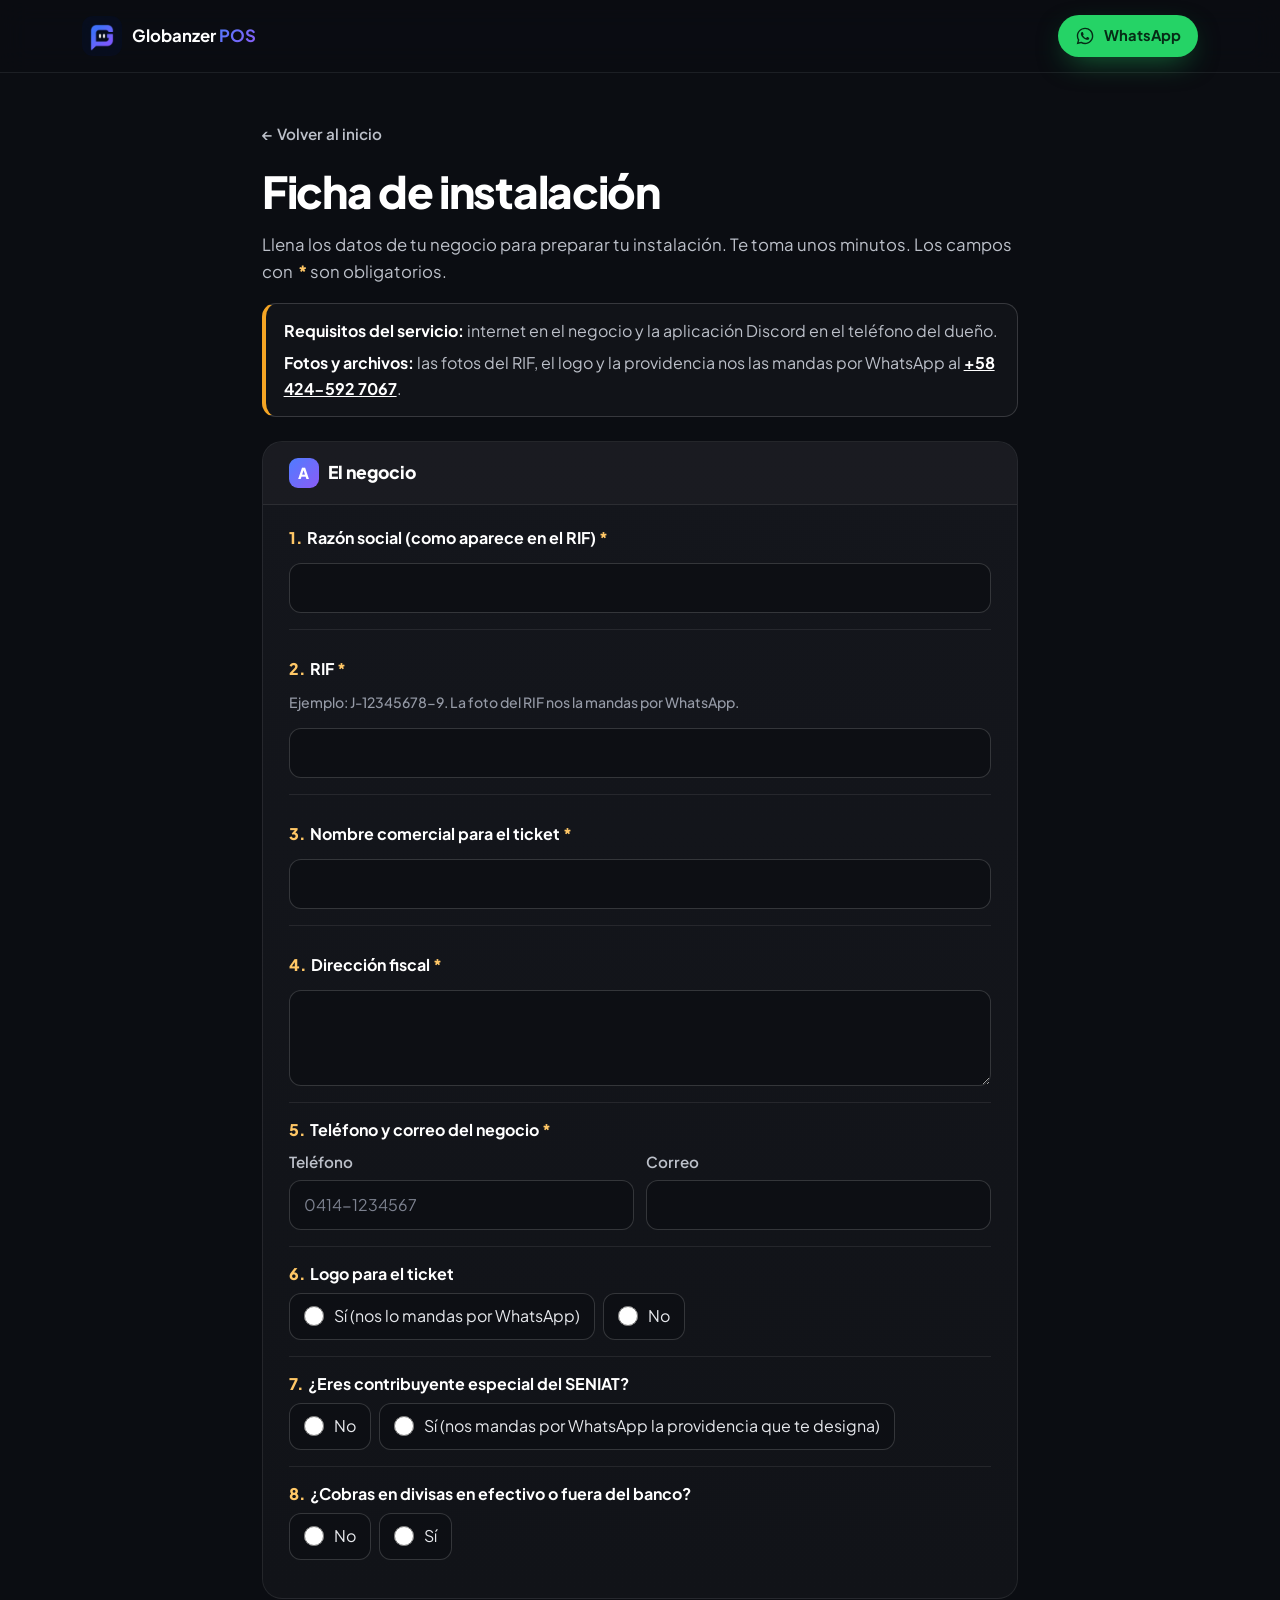
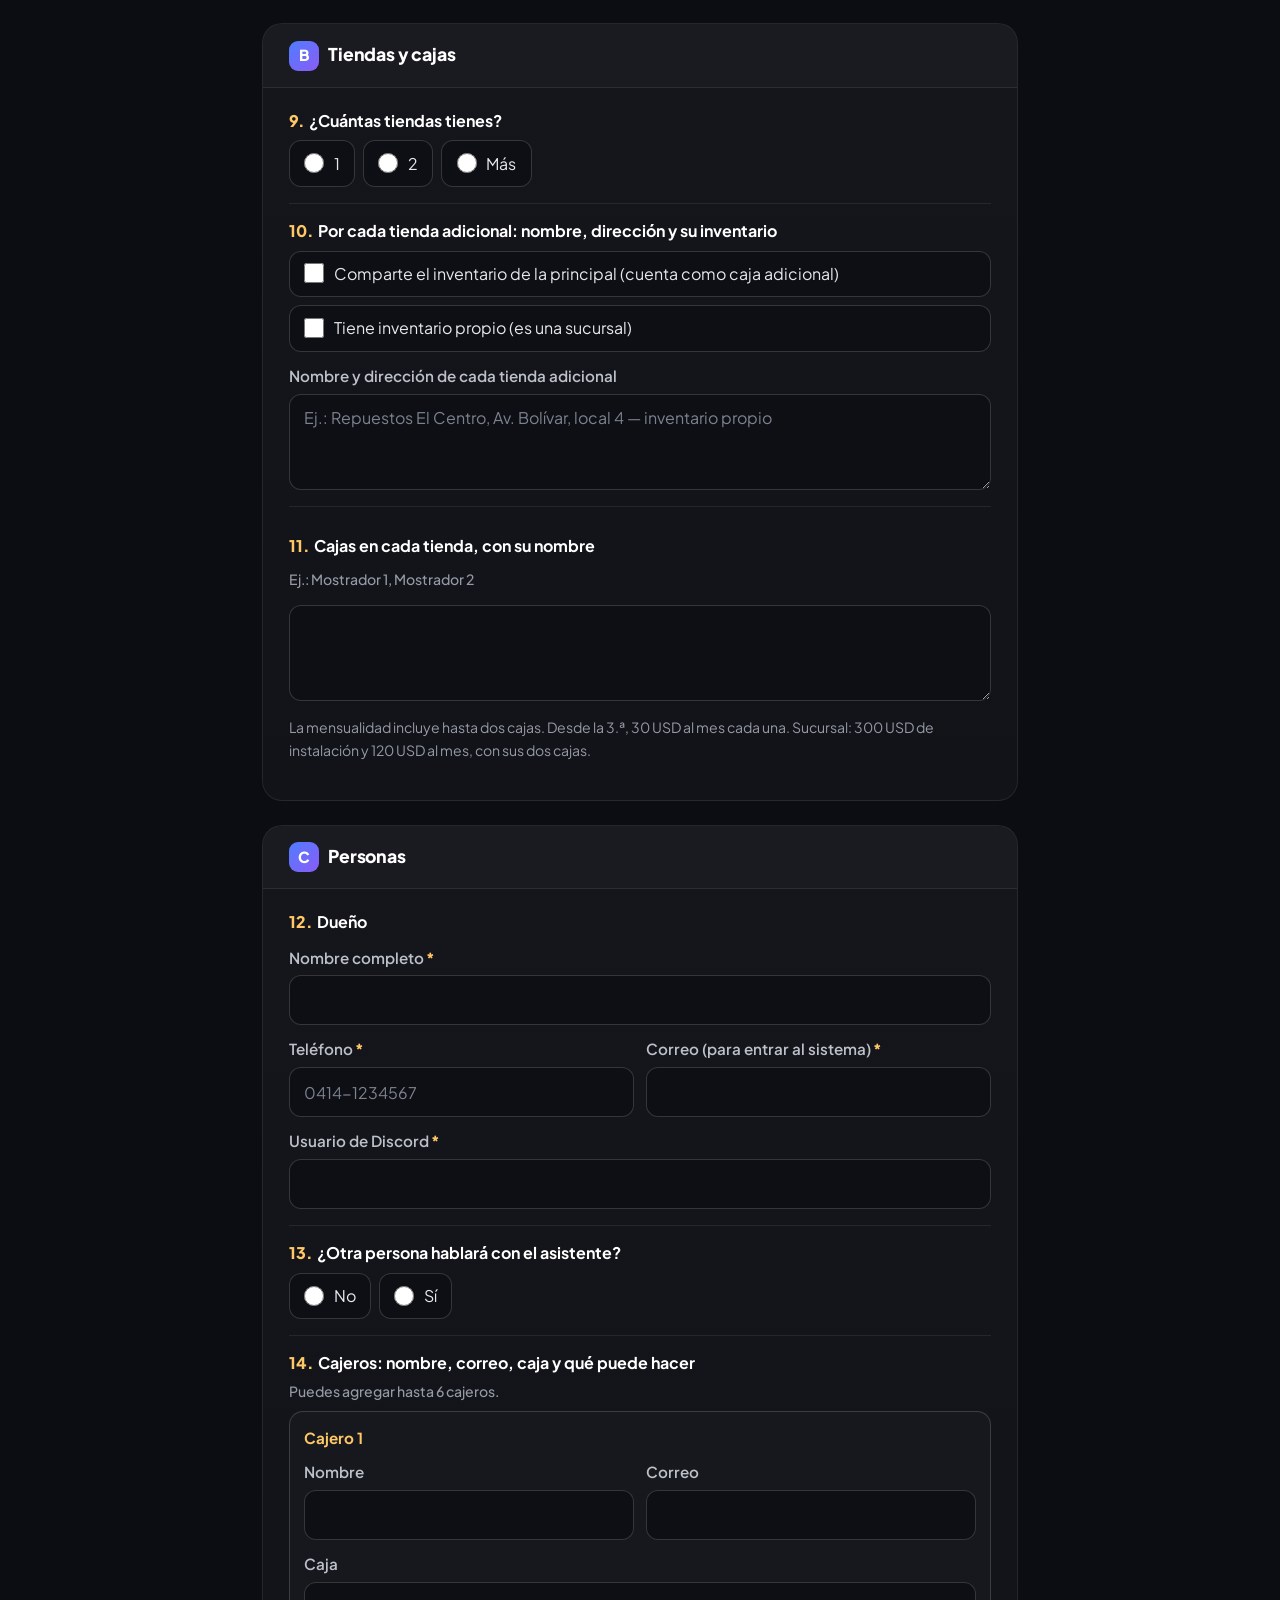
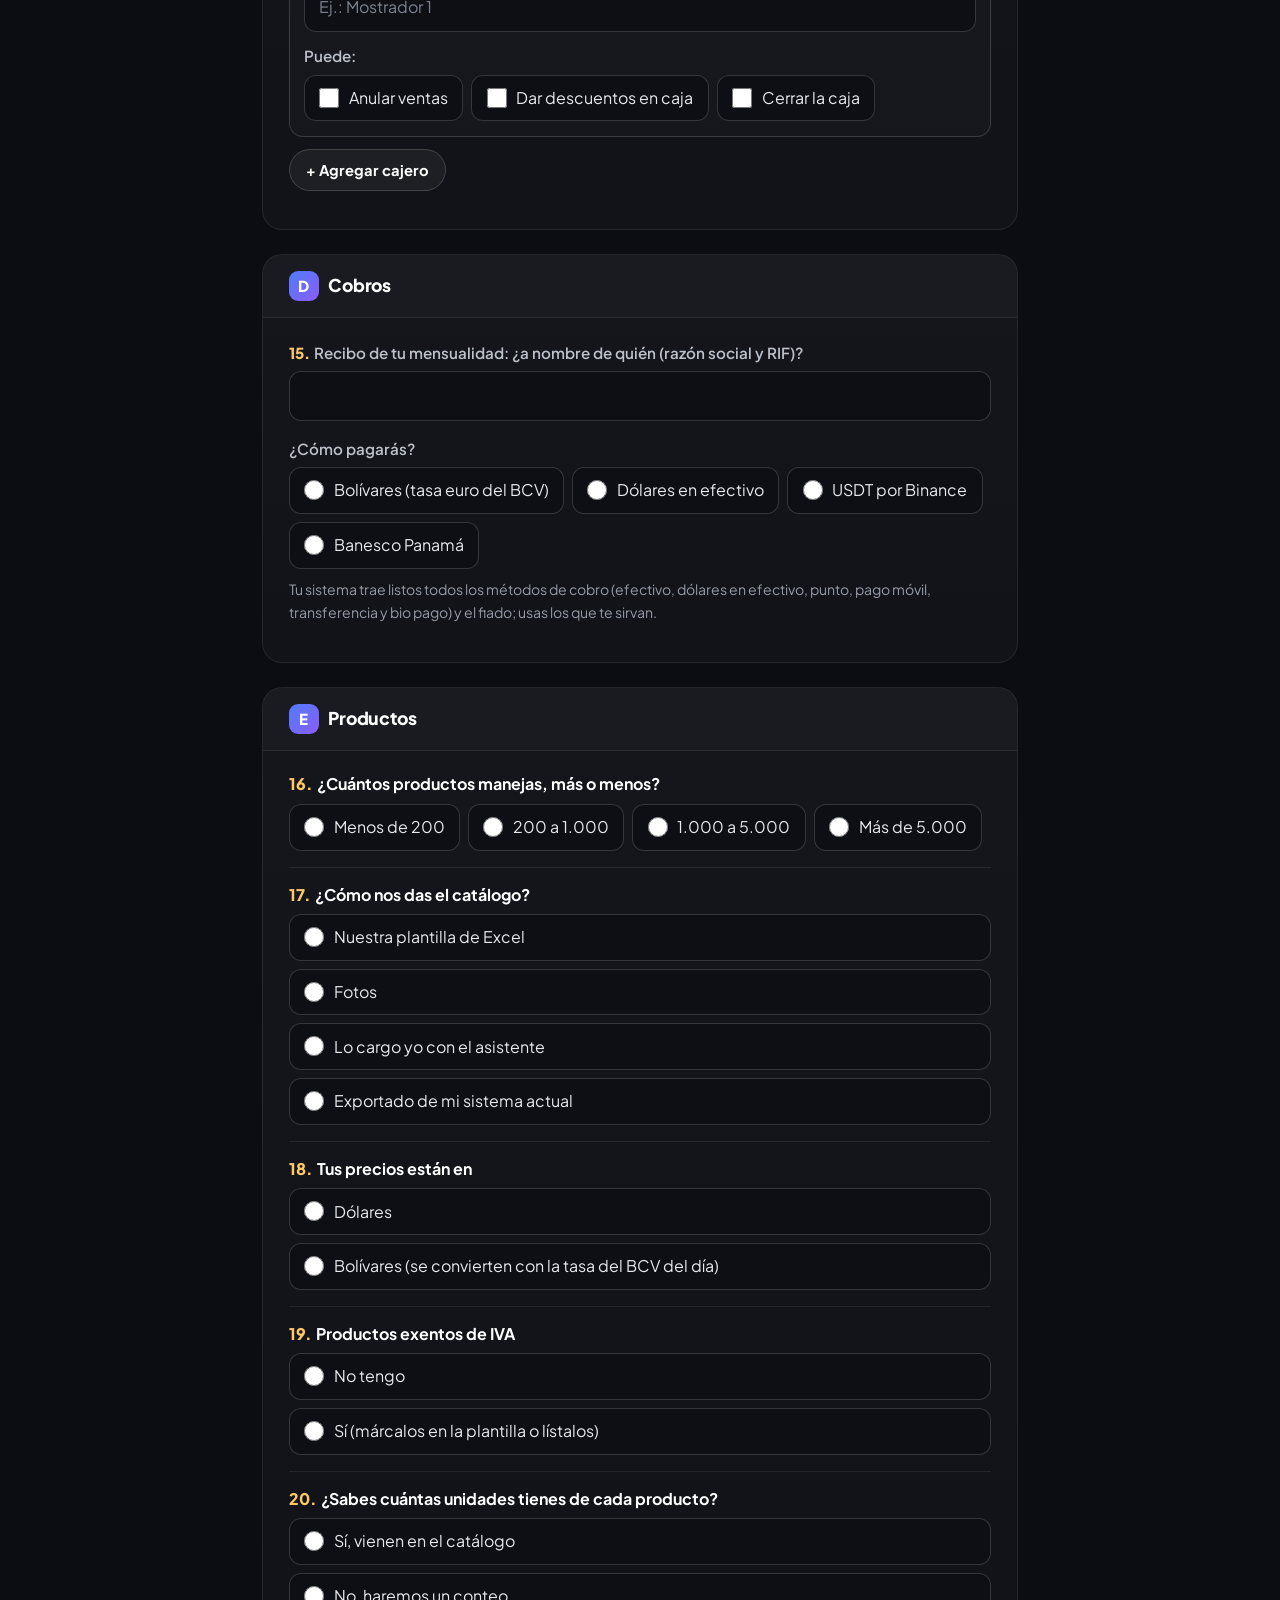
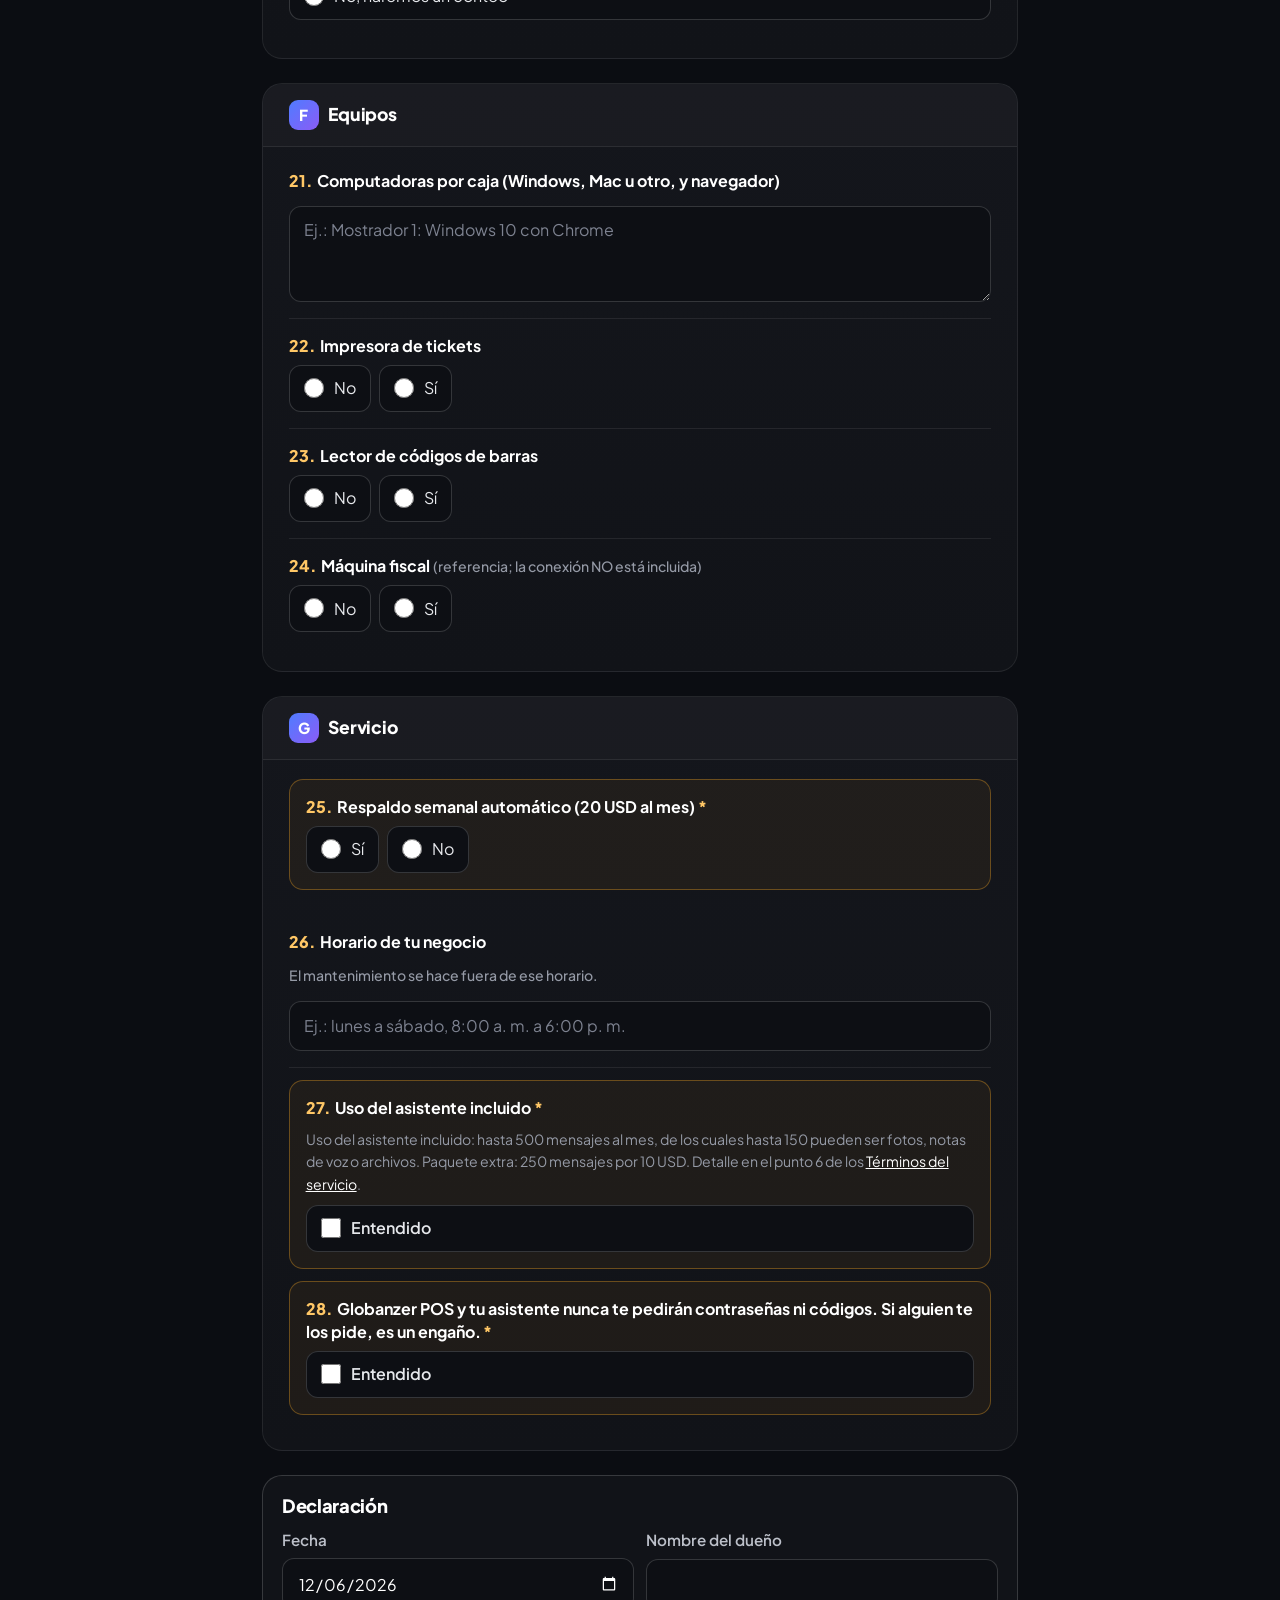
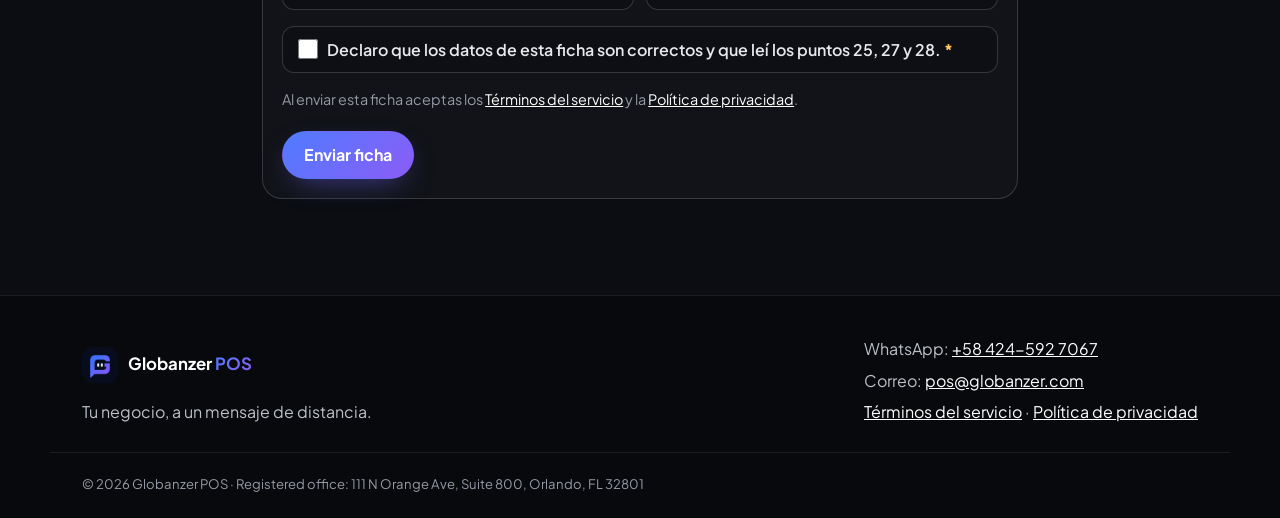
==== formulario.html @ d30784de "Paleta menos azul, fotos realistas de fondo y ficha de instalacion en linea - Fondo neutro, el degra" ====
<!doctype html>
<html lang="es">
<head>
  <meta charset="utf-8">
  <meta name="viewport" content="width=device-width, initial-scale=1, viewport-fit=cover">
  <title>Ficha de instalación en línea — Globanzer POS</title>
  <meta name="description" content="Llena en línea la ficha de instalación de Globanzer POS con los datos de tu negocio. Te escribimos por WhatsApp para coordinar la instalación.">
  <meta name="theme-color" content="#0B0D12">
  <meta name="robots" content="noindex">
  <link rel="icon" type="image/png" href="assets/img/logo.png">
  <link rel="apple-touch-icon" href="assets/img/logo.png">
  <link rel="preconnect" href="https://fonts.googleapis.com">
  <link rel="preconnect" href="https://fonts.gstatic.com" crossorigin>
  <link rel="stylesheet" href="https://fonts.googleapis.com/css2?family=Plus+Jakarta+Sans:wght@400;500;600;700;800&display=swap">
  <link rel="stylesheet" href="assets/css/styles.css">
</head>
<body>
  <a class="skip-link" href="#contenido">Saltar al contenido</a>

  <header class="site-header" id="top">
    <div class="wrap header-inner">
      <a class="brand" href="index.html" aria-label="Globanzer POS, ir al inicio">
        <img src="assets/img/logo.png" alt="" width="40" height="40">
        <span>Globanzer <b>POS</b></span>
      </a>
      <a class="btn btn-wa btn-sm" href="https://wa.me/584245927067" target="_blank" rel="noopener" aria-label="Escríbenos por WhatsApp">
        <svg class="ico" aria-hidden="true" viewBox="0 0 24 24"><use href="#i-wa"/></svg>
        <span>WhatsApp</span>
      </a>
    </div>
  </header>

  <main id="contenido" class="form-page">
    <div class="wrap form-wrap">
      <a class="back-link" href="index.html">← Volver al inicio</a>
      <h1>Ficha de instalación</h1>
      <p class="form-intro">Llena los datos de tu negocio para preparar tu instalación. Te toma unos minutos. Los campos con <span class="req-mark" aria-hidden="true">*</span> son obligatorios.</p>

      <div class="callout" role="note">
        <p><strong>Requisitos del servicio:</strong> internet en el negocio y la aplicación Discord en el teléfono del dueño.</p>
        <p><strong>Fotos y archivos:</strong> las fotos del RIF, el logo y la providencia nos las mandas por WhatsApp al <a href="https://wa.me/584245927067" target="_blank" rel="noopener">+58 424-592 7067</a>.</p>
      </div>

      <div id="form-success" class="form-success" tabindex="-1" hidden>
        <div class="ok-ico" aria-hidden="true">✓</div>
        <h2>Recibimos tu ficha.</h2>
        <p>Te escribiremos por WhatsApp.</p>
        <p>Recuerda mandarnos por WhatsApp las fotos del RIF y, si aplica, el logo y la providencia.</p>
        <div class="cta-row center">
          <a class="btn btn-wa" href="https://wa.me/584245927067" target="_blank" rel="noopener">
            <svg class="ico" aria-hidden="true" viewBox="0 0 24 24"><use href="#i-wa"/></svg>
            Mandar las fotos por WhatsApp
          </a>
          <a class="btn btn-ghost" href="index.html">Volver al inicio</a>
        </div>
      </div>

      <form id="ficha" novalidate>
        <div id="form-errors" class="form-alert is-error" tabindex="-1" role="alert" hidden></div>

        <!-- ================= A ================= -->
        <fieldset class="fsec">
          <legend><span class="sec-letter" aria-hidden="true">A</span>El negocio</legend>
          <div class="fsec-body">
            <div class="q field">
              <label for="razon_social"><span class="qn">1.</span>Razón social (como aparece en el RIF)<span class="req-mark" aria-hidden="true">*</span></label>
              <input class="input" id="razon_social" name="razon_social" type="text" autocomplete="organization" maxlength="200" required aria-describedby="razon_social-err">
              <span class="err" id="razon_social-err"></span>
            </div>
            <div class="q field">
              <label for="rif"><span class="qn">2.</span>RIF<span class="req-mark" aria-hidden="true">*</span></label>
              <span class="hint" id="rif-hint">Ejemplo: J-12345678-9. La foto del RIF nos la mandas por WhatsApp.</span>
              <input class="input" id="rif" name="rif" type="text" maxlength="20" autocapitalize="characters" required aria-describedby="rif-hint rif-err">
              <span class="err" id="rif-err"></span>
            </div>
            <div class="q field">
              <label for="nombre_comercial"><span class="qn">3.</span>Nombre comercial para el ticket<span class="req-mark" aria-hidden="true">*</span></label>
              <input class="input" id="nombre_comercial" name="nombre_comercial" type="text" maxlength="120" required aria-describedby="nombre_comercial-err">
              <span class="err" id="nombre_comercial-err"></span>
            </div>
            <div class="q field">
              <label for="direccion"><span class="qn">4.</span>Dirección fiscal<span class="req-mark" aria-hidden="true">*</span></label>
              <textarea class="textarea" id="direccion" name="direccion" maxlength="400" rows="3" autocomplete="street-address" required aria-describedby="direccion-err"></textarea>
              <span class="err" id="direccion-err"></span>
            </div>
            <div class="q">
              <span class="q-label" id="q5"><span class="qn">5.</span>Teléfono y correo del negocio<span class="req-mark" aria-hidden="true">*</span></span>
              <div class="grid-2">
                <div class="field">
                  <label for="telefono_negocio">Teléfono</label>
                  <input class="input" id="telefono_negocio" name="telefono_negocio" type="tel" inputmode="tel" autocomplete="tel" maxlength="30" placeholder="0414-1234567" required aria-describedby="telefono_negocio-err">
                  <span class="err" id="telefono_negocio-err"></span>
                </div>
                <div class="field">
                  <label for="correo_negocio">Correo</label>
                  <input class="input" id="correo_negocio" name="correo_negocio" type="email" inputmode="email" autocomplete="email" maxlength="120" required aria-describedby="correo_negocio-err">
                  <span class="err" id="correo_negocio-err"></span>
                </div>
              </div>
            </div>
            <fieldset class="q">
              <legend><span class="qn">6.</span>Logo para el ticket</legend>
              <div class="opts">
                <label class="opt"><input type="radio" name="logo" value="Sí">Sí (nos lo mandas por WhatsApp)</label>
                <label class="opt"><input type="radio" name="logo" value="No">No</label>
              </div>
            </fieldset>
            <fieldset class="q">
              <legend><span class="qn">7.</span>¿Eres contribuyente especial del SENIAT?</legend>
              <div class="opts">
                <label class="opt"><input type="radio" name="contribuyente_especial" value="No">No</label>
                <label class="opt"><input type="radio" name="contribuyente_especial" value="Sí">Sí (nos mandas por WhatsApp la providencia que te designa)</label>
              </div>
            </fieldset>
            <fieldset class="q">
              <legend><span class="qn">8.</span>¿Cobras en divisas en efectivo o fuera del banco?</legend>
              <div class="opts">
                <label class="opt"><input type="radio" name="divisas_efectivo" value="No">No</label>
                <label class="opt"><input type="radio" name="divisas_efectivo" value="Sí">Sí</label>
              </div>
            </fieldset>
          </div>
        </fieldset>

        <!-- ================= B ================= -->
        <fieldset class="fsec">
          <legend><span class="sec-letter" aria-hidden="true">B</span>Tiendas y cajas</legend>
          <div class="fsec-body">
            <fieldset class="q">
              <legend><span class="qn">9.</span>¿Cuántas tiendas tienes?</legend>
              <div class="opts">
                <label class="opt"><input type="radio" name="tiendas" value="1">1</label>
                <label class="opt"><input type="radio" name="tiendas" value="2">2</label>
                <label class="opt"><input type="radio" name="tiendas" value="Más">Más</label>
              </div>
              <div class="cond field" data-show-when="tiendas=Más" hidden>
                <label for="tiendas_cuantas">¿Cuántas?</label>
                <input class="input" id="tiendas_cuantas" name="tiendas_cuantas" type="text" inputmode="numeric" maxlength="10">
              </div>
            </fieldset>
            <fieldset class="q">
              <legend><span class="qn">10.</span>Por cada tienda adicional: nombre, dirección y su inventario</legend>
              <div class="opts stack">
                <label class="opt"><input type="checkbox" name="tienda_adicional_tipo" value="Comparte el inventario de la principal">Comparte el inventario de la principal (cuenta como caja adicional)</label>
                <label class="opt"><input type="checkbox" name="tienda_adicional_tipo" value="Tiene inventario propio (sucursal)">Tiene inventario propio (es una sucursal)</label>
              </div>
              <div class="field">
                <label for="tiendas_adicionales">Nombre y dirección de cada tienda adicional</label>
                <textarea class="textarea" id="tiendas_adicionales" name="tiendas_adicionales" maxlength="800" rows="3" placeholder="Ej.: Repuestos El Centro, Av. Bolívar, local 4 — inventario propio"></textarea>
              </div>
            </fieldset>
            <div class="q field">
              <label for="cajas"><span class="qn">11.</span>Cajas en cada tienda, con su nombre</label>
              <span class="hint" id="cajas-hint">Ej.: Mostrador 1, Mostrador 2</span>
              <textarea class="textarea" id="cajas" name="cajas" maxlength="600" rows="2" aria-describedby="cajas-hint cajas-note"></textarea>
              <p class="q-note" id="cajas-note">La mensualidad incluye hasta dos cajas. Desde la 3.ª, 30 USD al mes cada una. Sucursal: 300 USD de instalación y 120 USD al mes, con sus dos cajas.</p>
            </div>
          </div>
        </fieldset>

        <!-- ================= C ================= -->
        <fieldset class="fsec">
          <legend><span class="sec-letter" aria-hidden="true">C</span>Personas</legend>
          <div class="fsec-body">
            <div class="q">
              <span class="q-label"><span class="qn">12.</span>Dueño</span>
              <div class="field">
                <label for="dueno_nombre">Nombre completo<span class="req-mark" aria-hidden="true">*</span></label>
                <input class="input" id="dueno_nombre" name="dueno_nombre" type="text" autocomplete="name" maxlength="120" required aria-describedby="dueno_nombre-err">
                <span class="err" id="dueno_nombre-err"></span>
              </div>
              <div class="grid-2" style="margin-top:.75rem">
                <div class="field">
                  <label for="dueno_telefono">Teléfono<span class="req-mark" aria-hidden="true">*</span></label>
                  <input class="input" id="dueno_telefono" name="dueno_telefono" type="tel" inputmode="tel" autocomplete="tel" maxlength="30" placeholder="0414-1234567" required aria-describedby="dueno_telefono-err">
                  <span class="err" id="dueno_telefono-err"></span>
                </div>
                <div class="field">
                  <label for="dueno_correo">Correo (para entrar al sistema)<span class="req-mark" aria-hidden="true">*</span></label>
                  <input class="input" id="dueno_correo" name="dueno_correo" type="email" inputmode="email" autocomplete="email" maxlength="120" required aria-describedby="dueno_correo-err">
                  <span class="err" id="dueno_correo-err"></span>
                </div>
              </div>
              <div class="field">
                <label for="dueno_discord">Usuario de Discord<span class="req-mark" aria-hidden="true">*</span></label>
                <input class="input" id="dueno_discord" name="dueno_discord" type="text" autocapitalize="off" autocorrect="off" spellcheck="false" maxlength="40" required aria-describedby="dueno_discord-err">
                <span class="err" id="dueno_discord-err"></span>
              </div>
            </div>
            <fieldset class="q">
              <legend><span class="qn">13.</span>¿Otra persona hablará con el asistente?</legend>
              <div class="opts">
                <label class="opt"><input type="radio" name="otra_persona" value="No">No</label>
                <label class="opt"><input type="radio" name="otra_persona" value="Sí">Sí</label>
              </div>
              <div class="cond" data-show-when="otra_persona=Sí" hidden>
                <div class="field">
                  <label for="otra_nombre_telefono">Nombre y teléfono</label>
                  <input class="input" id="otra_nombre_telefono" name="otra_nombre_telefono" type="text" maxlength="160">
                </div>
                <div class="field">
                  <label for="otra_discord">Usuario de Discord</label>
                  <input class="input" id="otra_discord" name="otra_discord" type="text" autocapitalize="off" autocorrect="off" spellcheck="false" maxlength="40">
                </div>
                <fieldset class="field" style="border:0;padding:0;margin-inline:0">
                  <legend style="font-weight:600;color:var(--muted);font-size:.95rem;margin-bottom:.4rem;padding:0">Nivel</legend>
                  <div class="opts stack">
                    <label class="opt"><input type="radio" name="otra_nivel" value="Encargado (solo consultas)">Encargado (solo consultas)</label>
                    <label class="opt"><input type="radio" name="otra_nivel" value="Dueño (todo, siempre con confirmación)">Dueño (todo, siempre con confirmación)</label>
                  </div>
                </fieldset>
              </div>
            </fieldset>
            <div class="q">
              <span class="q-label" id="q14"><span class="qn">14.</span>Cajeros: nombre, correo, caja y qué puede hacer</span>
              <span class="hint">Puedes agregar hasta 6 cajeros.</span>
              <div class="cashiers" id="cashiers"></div>
              <button type="button" class="btn btn-ghost btn-sm add-btn" id="add-cashier">+ Agregar cajero</button>
              <template id="cashier-tpl">
                <fieldset class="cashier" style="margin:0">
                  <legend class="cashier-head" style="width:100%;padding:0;float:left"><b>Cajero <span data-n></span></b></legend>
                  <div style="clear:both" class="grid-2">
                    <div class="field">
                      <label data-for="nombre">Nombre</label>
                      <input class="input" data-k="nombre" type="text" maxlength="120" autocomplete="off">
                    </div>
                    <div class="field">
                      <label data-for="correo">Correo</label>
                      <input class="input" data-k="correo" type="email" inputmode="email" maxlength="120" autocomplete="off">
                      <span class="err" data-err="correo"></span>
                    </div>
                  </div>
                  <div class="field">
                    <label data-for="caja">Caja</label>
                    <input class="input" data-k="caja" type="text" maxlength="60" placeholder="Ej.: Mostrador 1" autocomplete="off">
                  </div>
                  <p class="perm-title">Puede:</p>
                  <div class="opts">
                    <label class="opt"><input type="checkbox" data-k="anular">Anular ventas</label>
                    <label class="opt"><input type="checkbox" data-k="descuentos">Dar descuentos en caja</label>
                    <label class="opt"><input type="checkbox" data-k="cerrar">Cerrar la caja</label>
                  </div>
                  <button type="button" class="link-btn" data-remove>Quitar este cajero</button>
                </fieldset>
              </template>
            </div>
          </div>
        </fieldset>

        <!-- ================= D ================= -->
        <fieldset class="fsec">
          <legend><span class="sec-letter" aria-hidden="true">D</span>Cobros</legend>
          <div class="fsec-body">
            <div class="q">
              <div class="field">
                <label for="recibo_nombre"><span class="qn">15.</span>Recibo de tu mensualidad: ¿a nombre de quién (razón social y RIF)?</label>
                <input class="input" id="recibo_nombre" name="recibo_nombre" type="text" maxlength="200">
              </div>
              <fieldset class="field" style="border:0;padding:0;margin-inline:0;margin-top:1rem">
                <legend style="font-weight:600;color:var(--muted);font-size:.95rem;margin-bottom:.4rem;padding:0">¿Cómo pagarás?</legend>
                <div class="opts">
                  <label class="opt"><input type="radio" name="forma_pago" value="Bolívares (tasa euro del BCV)">Bolívares (tasa euro del BCV)</label>
                  <label class="opt"><input type="radio" name="forma_pago" value="Dólares en efectivo">Dólares en efectivo</label>
                  <label class="opt"><input type="radio" name="forma_pago" value="USDT por Binance">USDT por Binance</label>
                  <label class="opt"><input type="radio" name="forma_pago" value="Banesco Panamá">Banesco Panamá</label>
                </div>
              </fieldset>
              <p class="q-note">Tu sistema trae listos todos los métodos de cobro (efectivo, dólares en efectivo, punto, pago móvil, transferencia y bio pago) y el fiado; usas los que te sirvan.</p>
            </div>
          </div>
        </fieldset>

        <!-- ================= E ================= -->
        <fieldset class="fsec">
          <legend><span class="sec-letter" aria-hidden="true">E</span>Productos</legend>
          <div class="fsec-body">
            <fieldset class="q">
              <legend><span class="qn">16.</span>¿Cuántos productos manejas, más o menos?</legend>
              <div class="opts">
                <label class="opt"><input type="radio" name="productos_cantidad" value="Menos de 200">Menos de 200</label>
                <label class="opt"><input type="radio" name="productos_cantidad" value="200 a 1.000">200 a 1.000</label>
                <label class="opt"><input type="radio" name="productos_cantidad" value="1.000 a 5.000">1.000 a 5.000</label>
                <label class="opt"><input type="radio" name="productos_cantidad" value="Más de 5.000">Más de 5.000</label>
              </div>
            </fieldset>
            <fieldset class="q">
              <legend><span class="qn">17.</span>¿Cómo nos das el catálogo?</legend>
              <div class="opts stack">
                <label class="opt"><input type="radio" name="catalogo" value="Nuestra plantilla de Excel">Nuestra plantilla de Excel</label>
                <label class="opt"><input type="radio" name="catalogo" value="Fotos">Fotos</label>
                <label class="opt"><input type="radio" name="catalogo" value="Lo cargo yo con el asistente">Lo cargo yo con el asistente</label>
                <label class="opt"><input type="radio" name="catalogo" value="Exportado de mi sistema actual">Exportado de mi sistema actual</label>
              </div>
              <div class="cond field" data-show-when="catalogo=Exportado de mi sistema actual" hidden>
                <label for="catalogo_sistema">¿Cuál sistema?</label>
                <input class="input" id="catalogo_sistema" name="catalogo_sistema" type="text" maxlength="80">
              </div>
            </fieldset>
            <fieldset class="q">
              <legend><span class="qn">18.</span>Tus precios están en</legend>
              <div class="opts stack">
                <label class="opt"><input type="radio" name="precios_moneda" value="Dólares">Dólares</label>
                <label class="opt"><input type="radio" name="precios_moneda" value="Bolívares">Bolívares (se convierten con la tasa del BCV del día)</label>
              </div>
            </fieldset>
            <fieldset class="q">
              <legend><span class="qn">19.</span>Productos exentos de IVA</legend>
              <div class="opts stack">
                <label class="opt"><input type="radio" name="exentos_iva" value="No tengo">No tengo</label>
                <label class="opt"><input type="radio" name="exentos_iva" value="Sí">Sí (márcalos en la plantilla o lístalos)</label>
              </div>
              <div class="cond field" data-show-when="exentos_iva=Sí" hidden>
                <label for="exentos_lista">Lista de productos exentos (opcional)</label>
                <textarea class="textarea" id="exentos_lista" name="exentos_lista" maxlength="800" rows="3"></textarea>
              </div>
            </fieldset>
            <fieldset class="q">
              <legend><span class="qn">20.</span>¿Sabes cuántas unidades tienes de cada producto?</legend>
              <div class="opts stack">
                <label class="opt"><input type="radio" name="existencias" value="Sí, vienen en el catálogo">Sí, vienen en el catálogo</label>
                <label class="opt"><input type="radio" name="existencias" value="No, haremos un conteo">No, haremos un conteo</label>
              </div>
              <div class="cond field" data-show-when="existencias=No, haremos un conteo" hidden>
                <label for="conteo_fecha">Fecha del conteo</label>
                <input class="input" id="conteo_fecha" name="conteo_fecha" type="date">
              </div>
            </fieldset>
          </div>
        </fieldset>

        <!-- ================= F ================= -->
        <fieldset class="fsec">
          <legend><span class="sec-letter" aria-hidden="true">F</span>Equipos</legend>
          <div class="fsec-body">
            <div class="q field">
              <label for="computadoras"><span class="qn">21.</span>Computadoras por caja (Windows, Mac u otro, y navegador)</label>
              <textarea class="textarea" id="computadoras" name="computadoras" maxlength="400" rows="2" placeholder="Ej.: Mostrador 1: Windows 10 con Chrome"></textarea>
            </div>
            <fieldset class="q">
              <legend><span class="qn">22.</span>Impresora de tickets</legend>
              <div class="opts">
                <label class="opt"><input type="radio" name="impresora" value="No">No</label>
                <label class="opt"><input type="radio" name="impresora" value="Sí">Sí</label>
              </div>
              <div class="cond" data-show-when="impresora=Sí" hidden>
                <div class="field">
                  <label for="impresora_modelo">Marca y modelo</label>
                  <input class="input" id="impresora_modelo" name="impresora_modelo" type="text" maxlength="80">
                </div>
                <fieldset class="field" style="border:0;padding:0;margin-inline:0">
                  <legend style="font-weight:600;color:var(--muted);font-size:.95rem;margin-bottom:.4rem;padding:0">Papel</legend>
                  <div class="opts">
                    <label class="opt"><input type="radio" name="impresora_papel" value="58 mm">58 mm</label>
                    <label class="opt"><input type="radio" name="impresora_papel" value="80 mm">80 mm</label>
                  </div>
                </fieldset>
              </div>
            </fieldset>
            <fieldset class="q">
              <legend><span class="qn">23.</span>Lector de códigos de barras</legend>
              <div class="opts">
                <label class="opt"><input type="radio" name="lector_barras" value="No">No</label>
                <label class="opt"><input type="radio" name="lector_barras" value="Sí">Sí</label>
              </div>
            </fieldset>
            <fieldset class="q">
              <legend><span class="qn">24.</span>Máquina fiscal <span class="hint" style="display:inline;margin:0">(referencia; la conexión NO está incluida)</span></legend>
              <div class="opts">
                <label class="opt"><input type="radio" name="maquina_fiscal" value="No">No</label>
                <label class="opt"><input type="radio" name="maquina_fiscal" value="Sí">Sí</label>
              </div>
              <div class="cond field" data-show-when="maquina_fiscal=Sí" hidden>
                <label for="maquina_fiscal_modelo">Marca y modelo</label>
                <input class="input" id="maquina_fiscal_modelo" name="maquina_fiscal_modelo" type="text" maxlength="80">
              </div>
            </fieldset>
          </div>
        </fieldset>

        <!-- ================= G ================= -->
        <fieldset class="fsec">
          <legend><span class="sec-letter" aria-hidden="true">G</span>Servicio</legend>
          <div class="fsec-body">
            <fieldset class="q notice" id="q-respaldo">
              <legend><span class="qn">25.</span>Respaldo semanal automático (20 USD al mes)<span class="req-mark" aria-hidden="true">*</span></legend>
              <div class="opts" id="respaldo-opts" aria-describedby="respaldo-err">
                <label class="opt"><input type="radio" id="respaldo_si" name="respaldo" value="Sí" required>Sí</label>
                <label class="opt"><input type="radio" name="respaldo" value="No">No</label>
              </div>
              <span class="err" id="respaldo-err"></span>
              <div class="cond" data-show-when="respaldo=No" hidden>
                <label class="opt ack"><input type="checkbox" id="respaldo_riesgo" name="respaldo_riesgo" value="Entendido" aria-describedby="respaldo_riesgo-err"><span>Entiendo que, si el servidor falla, puedo perder mis datos.<span class="req-mark" aria-hidden="true">*</span></span></label>
                <span class="err" id="respaldo_riesgo-err"></span>
              </div>
            </fieldset>
            <div class="q field">
              <label for="horario"><span class="qn">26.</span>Horario de tu negocio</label>
              <span class="hint" id="horario-hint">El mantenimiento se hace fuera de ese horario.</span>
              <input class="input" id="horario" name="horario" type="text" maxlength="160" placeholder="Ej.: lunes a sábado, 8:00 a. m. a 6:00 p. m." aria-describedby="horario-hint">
            </div>
            <fieldset class="q notice">
              <legend><span class="qn">27.</span>Uso del asistente incluido<span class="req-mark" aria-hidden="true">*</span></legend>
              <p class="q-note" style="margin:0 0 .6rem" id="uso-note">Uso del asistente incluido: hasta 500 mensajes al mes, de los cuales hasta 150 pueden ser fotos, notas de voz o archivos. Paquete extra: 250 mensajes por 10 USD. Detalle en el punto 6 de los <a href="terminos.html#t6" target="_blank" rel="noopener" style="color:#fff">Términos del servicio</a>.</p>
              <label class="opt ack"><input type="checkbox" id="uso_asistente" name="uso_asistente" value="Entendido" aria-describedby="uso-note uso_asistente-err"><span>Entendido</span></label>
              <span class="err" id="uso_asistente-err"></span>
            </fieldset>
            <fieldset class="q notice">
              <legend><span class="qn">28.</span>Globanzer POS y tu asistente nunca te pedirán contraseñas ni códigos. Si alguien te los pide, es un engaño.<span class="req-mark" aria-hidden="true">*</span></legend>
              <label class="opt ack"><input type="checkbox" id="seguridad" name="seguridad" value="Entendido" aria-describedby="seguridad-err"><span>Entendido</span></label>
              <span class="err" id="seguridad-err"></span>
            </fieldset>
          </div>
        </fieldset>

        <!-- ================= Declaración ================= -->
        <section class="declaration" aria-labelledby="decl-title">
          <h2 id="decl-title">Declaración</h2>
          <div class="grid-2">
            <div class="field">
              <label for="fecha">Fecha</label>
              <input class="input" id="fecha" name="fecha" type="date">
            </div>
            <div class="field">
              <label for="declarante">Nombre del dueño</label>
              <input class="input" id="declarante" name="declarante" type="text" autocomplete="name" maxlength="120">
            </div>
          </div>
          <div style="margin-top:1rem">
            <label class="opt ack"><input type="checkbox" id="declaracion" name="declaracion" value="Acepto" aria-describedby="declaracion-err"><span>Declaro que los datos de esta ficha son correctos y que leí los puntos 25, 27 y 28.<span class="req-mark" aria-hidden="true">*</span></span></label>
            <span class="err" id="declaracion-err"></span>
          </div>
          <p class="legal-accept">Al enviar esta ficha aceptas los <a href="terminos.html" target="_blank" rel="noopener">Términos del servicio</a> y la <a href="privacidad.html" target="_blank" rel="noopener">Política de privacidad</a>.</p>

          <div class="turnstile-box" id="turnstile" data-sitekey="__TURNSTILE_SITE_KEY__"></div>
          <span class="err" id="turnstile-err"></span>

          <div class="submit-row">
            <button class="btn btn-primary" type="submit" id="submit-btn">
              <span class="spinner" aria-hidden="true"></span>
              <span class="btn-label">Enviar ficha</span>
            </button>
          </div>
          <div id="send-error" class="form-alert is-error" tabindex="-1" role="alert" hidden>
            <h2>No pudimos enviar tu ficha</h2>
            <p id="send-error-msg">Hubo un problema de conexión. Tus datos siguen en esta página: intenta de nuevo en un momento o escríbenos por WhatsApp y te ayudamos.</p>
            <a class="btn btn-wa" href="https://wa.me/584245927067?text=Hola%2C%20quiero%20enviar%20mi%20ficha%20de%20instalaci%C3%B3n%20de%20Globanzer%20POS" target="_blank" rel="noopener">
              <svg class="ico" aria-hidden="true" viewBox="0 0 24 24"><use href="#i-wa"/></svg>
              Escríbenos por WhatsApp
            </a>
          </div>
        </section>
      </form>
    </div>
  </main>

  <footer class="site-footer">
    <div class="wrap footer-grid">
      <div class="footer-brand">
        <a class="brand" href="index.html"><img src="assets/img/logo.png" alt="" width="36" height="36" loading="lazy"><span>Globanzer <b>POS</b></span></a>
        <p>Tu negocio, a un mensaje de distancia.</p>
      </div>
      <ul class="footer-contact">
        <li>WhatsApp: <a href="https://wa.me/584245927067" target="_blank" rel="noopener">+58 424-592 7067</a></li>
        <li>Correo: <a href="mailto:pos@globanzer.com">pos@globanzer.com</a></li>
        <li><a href="terminos.html">Términos del servicio</a> · <a href="privacidad.html">Política de privacidad</a></li>
      </ul>
    </div>
    <div class="wrap legal">
      <p>© 2026 Globanzer POS · Registered office: 111 N Orange Ave, Suite 800, Orlando, FL 32801</p>
    </div>
  </footer>

  <svg width="0" height="0" style="position:absolute" aria-hidden="true">
    <symbol id="i-wa" viewBox="0 0 24 24"><path fill="currentColor" d="M12.04 2C6.58 2 2.13 6.45 2.13 11.91c0 1.75.46 3.45 1.32 4.95L2.05 22l5.25-1.38a9.9 9.9 0 004.74 1.21h.01c5.46 0 9.91-4.45 9.91-9.91 0-2.65-1.03-5.14-2.9-7.01A9.82 9.82 0 0012.04 2zm.01 18.15h-.01a8.23 8.23 0 01-4.2-1.15l-.3-.18-3.12.82.83-3.04-.2-.31a8.2 8.2 0 01-1.26-4.38c0-4.54 3.7-8.23 8.25-8.23 2.2 0 4.27.86 5.83 2.42a8.18 8.18 0 012.41 5.83c0 4.54-3.7 8.22-8.23 8.22zm4.52-6.16c-.25-.12-1.47-.72-1.69-.81-.23-.08-.39-.12-.56.13-.17.25-.64.81-.78.97-.14.17-.29.19-.54.06-.25-.12-1.05-.39-1.99-1.23-.74-.66-1.23-1.47-1.38-1.72-.14-.25-.02-.38.11-.51.11-.11.25-.29.37-.43.13-.15.17-.25.25-.42.08-.17.04-.31-.02-.43-.06-.12-.56-1.34-.76-1.84-.2-.48-.41-.42-.56-.43h-.48c-.17 0-.43.06-.66.31-.23.25-.86.85-.86 2.07 0 1.22.89 2.4 1.01 2.56.12.17 1.75 2.67 4.23 3.74.59.26 1.05.41 1.41.52.59.19 1.13.16 1.56.1.48-.07 1.47-.6 1.67-1.18.21-.58.21-1.07.14-1.18-.06-.11-.22-.17-.47-.29z"/></symbol>
  </svg>

  <script src="assets/js/ficha.js" defer></script>
</body>
</html>
---- assets/css/styles.css ----
/* =========================================================
   Globanzer POS — sitio
   Mobile-first. Base neutra muy oscura (#0B0D12 / #111318),
   acento de marca #4F7CFF → #8B5CF6 (solo como acento) y
   acento cálido ámbar #F5A524 para pequeños detalles.
   ========================================================= */

:root {
  --bg: #0b0d12;
  --bg-rgb: 11, 13, 18;
  --bg-2: #0f1116;
  --panel: #111318;
  --panel-2: #171a21;
  --line: rgba(255, 255, 255, 0.08);
  --line-2: rgba(255, 255, 255, 0.16);
  --text: #ffffff;
  --muted: #bcc0c9;
  --soft: #959aa6;
  --blue: #4f7cff;
  --violet: #8b5cf6;
  --grad: linear-gradient(135deg, #4f7cff 0%, #8b5cf6 100%);
  --warm: #f5a524;
  --warm-2: #ffc766;
  --warm-ink: #2a1a00;
  --wa: #25d366;
  --ok: #34d399;
  --danger: #ff8a7a;
  --radius: 20px;
  --radius-sm: 12px;
  --shadow: 0 30px 60px -20px rgba(0, 0, 0, 0.7);
  --font: "Plus Jakarta Sans", system-ui, -apple-system, "Segoe UI", Roboto, Arial, sans-serif;
  --gutter: 20px;
  --header-h: 64px;
}

*, *::before, *::after { box-sizing: border-box; }

html {
  scroll-behavior: smooth;
  scroll-padding-top: calc(var(--header-h) + 8px);
  -webkit-text-size-adjust: 100%;
  background: var(--bg);
}

body {
  margin: 0;
  font-family: var(--font);
  font-size: 1rem;
  line-height: 1.6;
  color: var(--text);
  background: var(--bg);
  overflow-x: hidden;
  -webkit-font-smoothing: antialiased;
}

img { max-width: 100%; height: auto; display: block; }
a { color: inherit; }
h1, h2, h3 { line-height: 1.15; margin: 0 0 .5em; letter-spacing: -0.02em; }
h2 { font-size: clamp(1.75rem, 6.5vw, 3rem); font-weight: 800; }
h3 { font-size: 1.125rem; font-weight: 700; }
p { margin: 0 0 1em; }
ul, ol { margin: 0; padding: 0; list-style: none; }

.wrap { width: 100%; max-width: 1180px; margin-inline: auto; padding-inline: var(--gutter); }

.grad {
  background: var(--grad);
  -webkit-background-clip: text;
  background-clip: text;
  color: transparent;
}
/* gradient text a bit brighter so it keeps contrast over photos */
.hero .grad, .confirm .grad { background-image: linear-gradient(135deg, #7c9dff 0%, #a98bff 100%); }

.eyebrow {
  display: inline-flex; align-items: center; gap: .5rem;
  font-size: .78rem;
  font-weight: 700;
  letter-spacing: .12em;
  text-transform: uppercase;
  color: var(--muted);
  margin-bottom: .9rem;
  padding: .35rem .8rem;
  border: 1px solid var(--line-2);
  border-radius: 999px;
  background: rgba(var(--bg-rgb), .55);
  -webkit-backdrop-filter: blur(6px);
  backdrop-filter: blur(6px);
}
.eyebrow::before { content: ""; width: 7px; height: 7px; border-radius: 50%; background: var(--warm); box-shadow: 0 0 10px rgba(245, 165, 36, .7); }

.sub { color: var(--muted); font-size: 1.05rem; max-width: 38rem; }

/* ---------- Focus & skip link ---------- */
:focus-visible {
  outline: 3px solid #9db4ff;
  outline-offset: 3px;
  border-radius: 8px;
}
.skip-link {
  position: absolute; left: 12px; top: -60px; z-index: 100;
  background: #fff; color: var(--bg); padding: .6rem 1rem; border-radius: 10px; font-weight: 700;
  text-decoration: none;
}
.skip-link:focus { top: 12px; }

/* ---------- Buttons ---------- */
.btn {
  display: inline-flex; align-items: center; justify-content: center; gap: .55rem;
  min-height: 48px;
  padding: .8rem 1.3rem;
  border-radius: 999px;
  font-family: inherit;
  font-weight: 700; font-size: 1rem;
  text-decoration: none;
  border: 1px solid transparent;
  transition: transform .2s ease, box-shadow .2s ease, background-color .2s ease, opacity .2s;
  cursor: pointer;
  text-align: center;
}
.btn:hover { transform: translateY(-2px); }
.btn .ico { width: 20px; height: 20px; flex: none; }
.btn-sm { min-height: 42px; padding: .5rem 1rem; font-size: .92rem; }
.btn-wa { background: var(--wa); color: #062c16; box-shadow: 0 10px 30px -10px rgba(37, 211, 102, .55); }
.btn-wa:hover { box-shadow: 0 14px 34px -10px rgba(37, 211, 102, .75); }
.btn-primary { background: var(--grad); color: #fff; box-shadow: 0 10px 30px -12px rgba(110, 100, 255, .65); }
.btn-primary:focus-visible { outline-color: #c4b5fd; }
.btn-ghost { background: rgba(255, 255, 255, .05); border-color: var(--line-2); color: #fff; }
.btn-ghost:hover { background: rgba(255, 255, 255, .1); }
.btn[disabled], .btn[aria-disabled="true"] { opacity: .6; cursor: progress; transform: none; }

.cta-row { display: flex; flex-wrap: wrap; gap: .75rem; margin-top: 1.5rem; }
.cta-row.center { justify-content: center; }
.cta-row .btn { flex: 1 1 100%; }

.hide-sm { display: none; }
.show-sm { display: inline; }

/* ---------- Blend 3D renders into background ---------- */
.blend {
  -webkit-mask-image: radial-gradient(closest-side, #000 62%, transparent 100%);
  mask-image: radial-gradient(closest-side, #000 62%, transparent 100%);
}

/* ---------- Header ---------- */
.site-header {
  position: sticky; top: 0; z-index: 50;
  padding-top: env(safe-area-inset-top, 0px);
  background: rgba(var(--bg-rgb), 0.8);
  -webkit-backdrop-filter: saturate(140%) blur(14px);
  backdrop-filter: saturate(140%) blur(14px);
  border-bottom: 1px solid var(--line);
}
.header-inner { display: flex; align-items: center; justify-content: space-between; gap: 1rem; height: var(--header-h); }
.brand { display: inline-flex; align-items: center; gap: .6rem; text-decoration: none; font-weight: 700; font-size: 1.05rem; white-space: nowrap; }
.brand img { width: 40px; height: 40px; border-radius: 11px; }
.brand b { background: var(--grad); -webkit-background-clip: text; background-clip: text; color: transparent; }
.main-nav { display: none; }
.main-nav ul { display: flex; gap: 1.6rem; }
.main-nav a { text-decoration: none; color: var(--muted); font-weight: 600; font-size: .95rem; transition: color .2s; }
.main-nav a:hover { color: #fff; }
.header-ctas { display: flex; align-items: center; gap: .5rem; }
.header-ctas .btn-ficha { display: none; }

/* =========================================================
   Photo sections (full-bleed photo + gradient overlay)
   Mobile: the photo is a band on top that fades into the page.
   Desktop: the photo fills the section; text side is shaded.
   ========================================================= */
.photo-sec { position: relative; isolation: isolate; }
.photo-bg {
  position: relative; z-index: -1; overflow: hidden;
  height: clamp(240px, 66vw, 440px);
  background: var(--panel);
}
.photo-bg img {
  position: absolute; left: 0; top: -8%;
  width: 100%; height: 116%; max-width: none;
  object-fit: cover; object-position: 50% 40%;
  will-change: transform;
}
.photo-bg::after {
  content: ""; position: absolute; inset: 0; pointer-events: none;
  background: linear-gradient(180deg,
    rgba(var(--bg-rgb), .35) 0%,
    rgba(var(--bg-rgb), .05) 35%,
    rgba(var(--bg-rgb), .55) 72%,
    var(--bg) 100%);
}

/* ---------- Hero ---------- */
.hero { position: relative; padding: 0 0 4rem; overflow: hidden; }
.hero .photo-bg { position: absolute; inset: 0 0 auto 0; height: clamp(300px, 80vw, 460px); }
.hero .photo-bg img { object-position: 52% 30%; }
.hero .photo-bg::after {
  background: linear-gradient(180deg,
    rgba(var(--bg-rgb), .3) 0%,
    rgba(var(--bg-rgb), .1) 30%,
    rgba(var(--bg-rgb), .75) 70%,
    var(--bg) 100%);
}
.hero-grid { position: relative; z-index: 1; display: grid; gap: 2.5rem; align-items: center; padding-top: clamp(200px, 56vw, 340px); }
.hero-title { font-size: clamp(2.25rem, 10vw, 4.4rem); font-weight: 800; letter-spacing: -0.035em; margin-bottom: .4em; text-shadow: 0 2px 24px rgba(0, 0, 0, .45); }
.lead { font-size: 1.1rem; color: #d3d6dd; max-width: 34rem; }
.lead strong { color: #fff; }
.hero-points { margin-top: 1.5rem; display: grid; gap: .5rem; color: #d3d6dd; font-size: .95rem; }
.hero-points li { display: flex; gap: .6rem; align-items: flex-start; }
.hero-points li::before {
  content: ""; flex: none; width: 10px; height: 10px; margin-top: .5em; border-radius: 50%;
  background: var(--warm); box-shadow: 0 0 12px rgba(245, 165, 36, .7);
}

.hero-visual { position: relative; display: grid; place-items: center; perspective: 1200px; min-height: 560px; }

/* Phone mockup */
.phone { position: relative; z-index: 1; width: min(300px, 88vw); transform-style: preserve-3d; will-change: transform; }
.phone-frame {
  position: relative;
  border-radius: 42px;
  padding: 14px 12px 12px;
  background: linear-gradient(160deg, #23262f, #101217 55%, #1b1d24);
  border: 1px solid rgba(255, 255, 255, .18);
  box-shadow:
    inset 0 0 0 6px #07080b,
    0 0 0 1px rgba(255, 255, 255, .04),
    0 40px 80px -20px rgba(0, 0, 0, .85),
    0 0 90px -30px rgba(110, 100, 255, .45);
  display: flex; flex-direction: column;
  min-height: 560px;
}
.phone-notch { width: 90px; height: 22px; border-radius: 0 0 14px 14px; background: #07080b; margin: -8px auto 6px; }
.chat-head { display: flex; align-items: center; gap: .6rem; padding: .5rem .7rem .7rem; border-bottom: 1px solid var(--line); }
.chat-head b { display: block; font-size: .95rem; line-height: 1.2; }
.chat-head small { color: var(--ok); font-size: .72rem; }
.chat-avatar { width: 34px; height: 34px; border-radius: 50%; background: var(--grad); display: grid; place-items: center; font-weight: 800; }

.chat { flex: 1; display: flex; flex-direction: column; gap: .55rem; padding: .9rem .55rem; font-size: .86rem; line-height: 1.4; }
.msg { max-width: 86%; }
.msg span { display: inline-block; padding: .55rem .8rem; border-radius: 16px; }
.msg.me { align-self: flex-end; text-align: left; }
.msg.me span { background: var(--grad); border-bottom-right-radius: 5px; }
.msg.bot { align-self: flex-start; }
.msg.bot span { background: #22252d; border: 1px solid var(--line); border-bottom-left-radius: 5px; }
.msg.ok span { border-color: rgba(52, 211, 153, .5); }
.msg.ok span::before { content: "✓ "; color: var(--ok); font-weight: 800; }
.mini-card { background: #1b1e25; border: 1px solid var(--line-2); border-left: 3px solid var(--warm); border-radius: 12px; padding: .6rem .75rem; }
.mini-card small { color: var(--warm-2); font-size: .7rem; text-transform: uppercase; letter-spacing: .08em; font-weight: 700; }
.mini-card p { margin: .2rem 0 0; }
.mini-card .ask { color: var(--muted); }
.chat-input {
  margin: 0 .3rem .2rem; display: flex; align-items: center; gap: .5rem;
  background: #16181e; border: 1px solid var(--line); border-radius: 999px; padding: .55rem .6rem .55rem 1rem;
  font-size: .82rem; color: var(--soft); min-height: 44px;
}
.chat-typed { flex: 1; overflow: hidden; white-space: nowrap; text-overflow: ellipsis; }
.chat-typed.is-typing { color: #fff; }
.chat-typed.is-typing::after { content: "|"; margin-left: 1px; animation: blink 1s steps(1) infinite; color: var(--muted); }
@keyframes blink { 50% { opacity: 0; } }
.send { width: 28px; height: 28px; border-radius: 50%; background: var(--grad); flex: none; position: relative; }
.send::after { content: ""; position: absolute; inset: 9px 8px 9px 10px; border-left: 9px solid #fff; border-top: 5px solid transparent; border-bottom: 5px solid transparent; }

/* typing dots — injected by JS only */
.msg.bot { position: relative; }
.dots { position: absolute; left: 0; top: 0; display: flex; gap: 4px; padding: .7rem .85rem; background: #22252d; border: 1px solid var(--line); border-radius: 16px; border-bottom-left-radius: 5px; opacity: 0; visibility: hidden; }
.dots i { width: 6px; height: 6px; border-radius: 50%; background: var(--muted); animation: dot 1s infinite ease-in-out; }
.dots i:nth-child(2) { animation-delay: .15s; }
.dots i:nth-child(3) { animation-delay: .3s; }
@keyframes dot { 40% { transform: translateY(-4px); opacity: 1; } 0%, 80%, 100% { opacity: .4; } }

@keyframes bob { 50% { transform: translateY(-14px) rotate(4deg); } }

.scroll-hint { position: absolute; left: 50%; bottom: 14px; z-index: 2; translate: -50% 0; width: 26px; height: 42px; border: 2px solid var(--line-2); border-radius: 14px; display: none; }
.scroll-hint span { position: absolute; left: 50%; top: 8px; width: 4px; height: 8px; margin-left: -2px; border-radius: 2px; background: var(--muted); animation: wheel 1.8s infinite; }
@keyframes wheel { 0% { opacity: 0; transform: translateY(0); } 30% { opacity: 1; } 100% { opacity: 0; transform: translateY(14px); } }

/* ---------- Section rhythm ---------- */
section { position: relative; }
.how, .features, .register, .confirm, .globi, .pricing, .start { padding-block: 3.5rem; }
.how.photo-sec, .register.photo-sec { padding-top: 0; }
.sec-head { text-align: center; margin-bottom: 2.5rem; }
.sec-head .sub { margin-inline: auto; }

/* 3D stage */
.stage { perspective: 1100px; }
.stage img { transform-style: preserve-3d; will-change: transform; }

/* ---------- How it works ---------- */
.how { background: var(--bg); }
.how .photo-bg img { object-position: 72% 50%; }
.how-grid { display: grid; gap: 1.5rem; align-items: center; margin-top: -3.5rem; position: relative; }
.how-copy { max-width: 36rem; }
.steps { display: grid; gap: 1rem; margin-top: 1.75rem; }
.step {
  display: flex; gap: 1rem; align-items: flex-start;
  padding: 1.1rem 1.1rem;
  background: rgba(23, 26, 33, .78);
  -webkit-backdrop-filter: blur(8px);
  backdrop-filter: blur(8px);
  border: 1px solid var(--line);
  border-radius: var(--radius);
  transition: border-color .3s, background-color .3s, transform .3s;
}
.step h3 { margin-bottom: .3rem; }
.step p { margin: 0; color: var(--muted); font-size: .97rem; }
.step-n {
  flex: none; width: 40px; height: 40px; border-radius: 12px; display: grid; place-items: center;
  font-weight: 800; background: rgba(245, 165, 36, .1); border: 1px solid rgba(245, 165, 36, .35); color: var(--warm-2);
  transition: background .3s, color .3s;
}
.step.is-active { border-color: rgba(245, 165, 36, .5); background: rgba(30, 27, 22, .85); }
.step.is-active .step-n { background: var(--warm); color: var(--warm-ink); border-color: transparent; }

/* ---------- Feature cards ---------- */
.features { background: linear-gradient(180deg, var(--bg) 0%, var(--bg-2) 50%, var(--bg) 100%); }
.cards { display: grid; gap: 1rem; }
.card {
  position: relative;
  padding: 1.5rem;
  border-radius: var(--radius);
  background: linear-gradient(180deg, #16181f, #111318);
  border: 1px solid var(--line);
  overflow: hidden;
  transition: transform .3s ease, border-color .3s ease;
}
.card::after {
  content: ""; position: absolute; inset: auto -40% -60% auto; width: 200px; height: 200px; border-radius: 50%;
  background: radial-gradient(circle, rgba(245, 165, 36, .12), transparent 70%);
  pointer-events: none;
}
.card:nth-child(even)::after { background: radial-gradient(circle, rgba(139, 92, 246, .16), transparent 70%); }
.card:hover { transform: translateY(-4px); border-color: var(--line-2); }
.card p { color: var(--muted); margin: 0; font-size: .97rem; }
.card-ico {
  display: grid; place-items: center; width: 48px; height: 48px; border-radius: 14px; margin-bottom: 1rem;
  background: rgba(245, 165, 36, .1); border: 1px solid rgba(245, 165, 36, .3);
}
.card-ico svg { width: 24px; height: 24px; fill: none; stroke: var(--warm); stroke-width: 2; stroke-linecap: round; stroke-linejoin: round; }

.cloud-strip {
  margin: 2.5rem auto 0; max-width: 820px;
  display: flex; flex-wrap: wrap; justify-content: center; gap: .4rem .8rem;
  padding: 1rem 1.25rem; border-radius: 999px;
  border: 1px solid var(--line-2);
  background: rgba(255, 255, 255, .03);
  color: #fff; font-weight: 600; text-align: center; font-size: .95rem;
}
.cloud-strip i { color: var(--warm); font-style: normal; display: none; }
.cloud-strip { flex-direction: column; border-radius: 20px; }

/* ---------- Register ---------- */
.register .photo-bg img { object-position: 30% 45%; }
.register-grid { display: grid; gap: 1.5rem; align-items: center; position: relative; }
.register-visual { position: relative; margin-top: -4.5rem; }
.ticket {
  position: relative; display: inline-block;
  background: rgba(17, 19, 24, .9); -webkit-backdrop-filter: blur(10px); backdrop-filter: blur(10px);
  border: 1px solid var(--line-2); border-left: 3px solid var(--warm); border-radius: 16px; padding: .8rem 1rem; min-width: 200px;
  box-shadow: var(--shadow);
}
.ticket small { color: var(--warm-2); font-weight: 700; font-size: .7rem; letter-spacing: .1em; text-transform: uppercase; }
.t-row { display: flex; justify-content: space-between; gap: 1rem; margin: .25rem 0 0; font-size: .92rem; }
.t-row.muted { color: var(--muted); font-size: .8rem; }
.checks { display: grid; gap: .65rem; margin: 1.25rem 0 1.5rem; }
.checks li { position: relative; padding-left: 1.9rem; color: var(--muted); }
.checks li strong { color: #fff; }
.checks li::before {
  content: ""; position: absolute; left: 0; top: .2em; width: 20px; height: 20px; border-radius: 6px;
  background: var(--warm);
}
.checks li::after {
  content: ""; position: absolute; left: 7px; top: calc(.2em + 4px); width: 6px; height: 10px;
  border: solid var(--warm-ink); border-width: 0 2px 2px 0; transform: rotate(45deg);
}
.pay-title { font-size: 1rem; color: #fff; margin-bottom: .75rem; }
.chips { display: flex; flex-wrap: wrap; gap: .5rem; }
.chips li {
  padding: .45rem .9rem; border-radius: 999px; font-size: .9rem; font-weight: 600;
  background: rgba(var(--bg-rgb), .6); border: 1px solid var(--line-2);
}

/* ---------- Confirm ---------- */
.confirm { background: radial-gradient(ellipse at 70% 50%, rgba(52, 211, 153, .06), transparent 60%), var(--bg); }
.confirm-grid { display: grid; gap: 2rem; align-items: center; }
.confirm-visual { max-width: 440px; margin-inline: auto; width: 100%; }
.confirm-card {
  margin-top: 1.5rem; max-width: 360px;
  background: var(--panel); border: 1px solid var(--line-2); border-left: 4px solid var(--violet);
  border-radius: 16px; padding: 1rem 1.1rem; box-shadow: var(--shadow);
}
.confirm-card small { color: var(--soft); font-weight: 700; font-size: .72rem; letter-spacing: .08em; text-transform: uppercase; }
.confirm-card p { margin: .3rem 0 0; }
.confirm-card .ask { color: var(--muted); }
.confirm-actions { display: flex; gap: .5rem; margin-top: .85rem; }
.confirm-actions span { padding: .4rem 1.1rem; border-radius: 10px; font-weight: 700; font-size: .9rem; }
.confirm-actions .yes { background: var(--ok); color: #05301f; }
.confirm-actions .no { background: rgba(255, 255, 255, .06); border: 1px solid var(--line-2); }

/* ---------- Globi ---------- */
.globi { overflow: hidden; }
.globi-grid { display: grid; gap: 1.5rem; align-items: center; }
.globi-visual { max-width: 360px; margin-inline: auto; width: 100%; }
.globi-img {
  animation: bob 6s ease-in-out infinite;
  -webkit-mask-image: radial-gradient(closest-side, #000 45%, transparent 92%);
  mask-image: radial-gradient(closest-side, #000 45%, transparent 92%);
}
.globi-copy .btn { margin-top: .5rem; }

/* ---------- Pricing ---------- */
.pricing { background: linear-gradient(180deg, var(--bg), var(--bg-2) 60%, var(--bg)); }
.price-grid { display: grid; gap: 1.25rem; max-width: 860px; margin-inline: auto; perspective: 1000px; }
.price-card {
  position: relative;
  padding: 1.75rem 1.5rem;
  border-radius: 24px;
  background: linear-gradient(180deg, #17191f, #111318);
  border: 1px solid var(--line-2);
  transform-style: preserve-3d;
  transition: transform .25s ease, box-shadow .25s ease;
  box-shadow: var(--shadow);
}
.price-card.featured { background:
  linear-gradient(180deg, #191b22, #121419) padding-box,
  var(--grad) border-box; border: 2px solid transparent; }
.price-card h3 { font-size: 1.15rem; color: var(--muted); }
.price { margin: .25rem 0 0; display: flex; align-items: baseline; gap: .4rem; }
.price b { font-size: 3.4rem; font-weight: 800; line-height: 1; letter-spacing: -0.04em; }
.price span { font-weight: 700; color: var(--muted); }
.per {
  display: inline-block; color: var(--warm-2); font-weight: 700; font-size: .9rem;
  margin: .6rem 0 1.2rem; padding: .3rem .75rem; border-radius: 999px;
  background: rgba(245, 165, 36, .1); border: 1px solid rgba(245, 165, 36, .3);
}
.price-card ul { display: grid; gap: .55rem; border-top: 1px solid var(--line); padding-top: 1.1rem; }
.price-card li { position: relative; padding-left: 1.4rem; color: var(--muted); font-size: .95rem; }
.price-card li::before { content: ""; position: absolute; left: 0; top: .55em; width: 8px; height: 8px; border-radius: 50%; background: var(--warm); }
.extras {
  max-width: 860px; margin: 1.25rem auto 0; padding: 1.1rem 1.25rem;
  border-radius: 18px; border: 1px dashed var(--line-2); background: rgba(255, 255, 255, .02);
}
.extras-title { font-size: .8rem; text-transform: uppercase; letter-spacing: .1em; font-weight: 700; color: var(--soft); margin-bottom: .6rem; }
.extras ul { display: grid; gap: .5rem; }
.extras li { display: flex; justify-content: space-between; gap: 1rem; font-size: .95rem; color: var(--muted); flex-wrap: wrap; }
.extras li b { color: #fff; white-space: nowrap; }
.note { max-width: 860px; margin: 1.25rem auto 0; text-align: center; color: var(--muted); font-size: .95rem; }

/* ---------- Start ---------- */
.start-box {
  position: relative; overflow: hidden; text-align: center;
  padding: 2.5rem 1.25rem; border-radius: 28px;
  background:
    radial-gradient(circle at 12% 0%, rgba(245, 165, 36, .16), transparent 50%),
    radial-gradient(circle at 88% 100%, rgba(139, 92, 246, .22), transparent 50%),
    var(--panel);
  border: 1px solid var(--line-2);
}
.start-box .sub { margin-inline: auto; }
.mail { margin: 1.25rem 0 0; color: var(--muted); }
.mail a { color: #fff; font-weight: 700; }
.pdf-note { margin: .4rem 0 0; font-size: .82rem; color: var(--soft); }

/* ---------- Footer ---------- */
.site-footer { border-top: 1px solid var(--line); padding: 2.5rem 0 calc(1.5rem + env(safe-area-inset-bottom, 0px)); background: #08090c; }
.footer-grid { display: grid; gap: 1.25rem; }
.footer-brand p { color: var(--muted); margin: .6rem 0 0; }
.footer-brand .brand img { width: 36px; height: 36px; }
.footer-contact { display: grid; gap: .35rem; color: var(--muted); }
.footer-contact a { color: #fff; }
.legal { margin-top: 1.75rem; padding-top: 1.25rem; border-top: 1px solid var(--line); }
.legal p { margin: 0; font-size: .82rem; color: var(--soft); }

/* =========================================================
   Formulario (ficha en línea)
   ========================================================= */
.form-page { padding-block: 2rem 4rem; }
.form-wrap { max-width: 820px; margin-inline: auto; }
.form-wrap h1 { font-size: clamp(2rem, 7vw, 2.75rem); font-weight: 800; letter-spacing: -0.03em; margin-bottom: .35em; }
.back-link { display: inline-block; margin-bottom: 1.25rem; color: var(--muted); text-decoration: none; font-weight: 600; font-size: .95rem; }
.back-link:hover { color: #fff; }
.form-intro { color: var(--muted); font-size: 1.05rem; }
.callout {
  border: 1px solid var(--line-2); background: var(--panel); border-left: 4px solid var(--warm);
  border-radius: 14px; padding: .9rem 1.1rem; margin: 0 0 1rem; color: var(--muted);
}
.callout p { margin: 0; }
.callout p + p { margin-top: .4rem; }
.callout strong { color: #fff; }
.callout a { color: #fff; font-weight: 700; }

.fsec {
  margin: 1.5rem 0 0; padding: 0; border: 1px solid var(--line); border-radius: var(--radius);
  background: linear-gradient(180deg, #14161c, #111318);
  overflow: hidden;
}
.fsec > legend {
  float: left; width: 100%; padding: .9rem 1.2rem; margin: 0;
  font-weight: 800; font-size: 1.1rem; letter-spacing: -0.01em;
  border-bottom: 1px solid var(--line); background: rgba(255, 255, 255, .025);
}
.fsec > legend .sec-letter {
  display: inline-grid; place-items: center; width: 30px; height: 30px; margin-right: .6rem; border-radius: 9px;
  background: var(--grad); color: #fff; font-size: .95rem;
}
.fsec-body { clear: both; padding: .4rem 1.2rem 1.2rem; display: grid; gap: 0; }

.q { padding: 1rem 0; border-bottom: 1px solid var(--line); }
.q:last-child { border-bottom: 0; }
.q.notice { margin: .8rem 0; padding: 1rem; border: 1px solid rgba(245, 165, 36, .35); background: rgba(245, 165, 36, .06); border-radius: 14px; }
.q.notice + .q.notice { margin-top: 0; }
.q-title, .q > label, .q > .q-label {
  display: block; font-weight: 700; color: #fff; margin-bottom: .5rem; line-height: 1.4;
}
fieldset.q { border: 0; border-bottom: 1px solid var(--line); margin: 0; min-width: 0; }
fieldset.q:last-child { border-bottom: 0; }
fieldset.q > legend { float: left; width: 100%; padding: 0; font-weight: 700; color: #fff; margin-bottom: .5rem; line-height: 1.4; }
fieldset.q > legend + * { clear: both; }
fieldset.q.notice { border: 1px solid rgba(245, 165, 36, .35); }
.qn { color: var(--warm-2); font-weight: 800; margin-right: .3rem; }
.req-mark { color: var(--warm-2); font-weight: 800; margin-left: .15rem; }
.hint { display: block; color: var(--soft); font-size: .88rem; font-weight: 500; margin: -.2rem 0 .55rem; }
.q-note { color: var(--soft); font-size: .88rem; margin: .6rem 0 0; }
.q-note strong { color: var(--muted); }

.field { display: grid; gap: .35rem; margin-top: .75rem; }
.field:first-child { margin-top: 0; }
.field > label { font-weight: 600; color: var(--muted); font-size: .95rem; }
.grid-2 { display: grid; gap: .75rem; }
.grid-2 .field { margin-top: 0; }

.input, .textarea {
  width: 100%; min-height: 48px; padding: .7rem .9rem;
  font: inherit; font-size: 1rem; color: #fff;
  background: #0d0f14; border: 1px solid var(--line-2); border-radius: 12px;
  transition: border-color .2s, box-shadow .2s;
}
.textarea { min-height: 96px; resize: vertical; line-height: 1.5; }
.input::placeholder, .textarea::placeholder { color: #7d8290; }
.input:hover, .textarea:hover { border-color: rgba(255, 255, 255, .26); }
.input:focus, .textarea:focus { outline: none; border-color: #7c9dff; box-shadow: 0 0 0 3px rgba(79, 124, 255, .3); }
input[type="date"].input { color-scheme: dark; }
.input[aria-invalid="true"], .textarea[aria-invalid="true"] { border-color: var(--danger); box-shadow: 0 0 0 3px rgba(255, 138, 122, .18); }

.opts { display: flex; flex-wrap: wrap; gap: .5rem; }
.opts.stack { flex-direction: column; align-items: stretch; }
.opt {
  position: relative; display: flex; align-items: flex-start; gap: .6rem;
  min-height: 46px; padding: .7rem .9rem; border-radius: 12px; cursor: pointer;
  background: #0d0f14; border: 1px solid var(--line-2); color: #e6e8ec; line-height: 1.4;
  transition: border-color .2s, background-color .2s;
}
.opt:hover { border-color: rgba(255, 255, 255, .28); }
.opt input {
  flex: none; width: 20px; height: 20px; margin: .05rem 0 0; accent-color: var(--warm); cursor: pointer;
}
.opt:has(input:checked) { border-color: rgba(245, 165, 36, .65); background: rgba(245, 165, 36, .08); }
.opt:has(input:focus-visible) { outline: 3px solid #9db4ff; outline-offset: 2px; }
.opt.ack { width: 100%; font-weight: 600; }
.opts[aria-invalid="true"] .opt, .opt.is-invalid { border-color: var(--danger); }

.cond { margin-top: .75rem; padding-left: .9rem; border-left: 2px solid rgba(245, 165, 36, .35); }
.cond[hidden] { display: none !important; }

.err { display: block; color: var(--danger); font-size: .9rem; font-weight: 600; margin-top: .45rem; }
.err:empty { display: none; }

/* Cajeros (filas repetibles) */
.cashiers { display: grid; gap: .75rem; }
.cashier {
  border: 1px solid var(--line-2); border-radius: 14px; padding: .9rem; background: rgba(255, 255, 255, .02);
}
.cashier-head { display: flex; justify-content: space-between; align-items: center; gap: .5rem; margin-bottom: .6rem; }
.cashier-head b { color: var(--warm-2); font-size: .95rem; }
.cashier .perm-title { font-weight: 600; color: var(--muted); font-size: .95rem; margin: .75rem 0 .4rem; }
.link-btn {
  background: none; border: 0; padding: .4rem .2rem; font: inherit; font-weight: 600; font-size: .9rem;
  color: var(--muted); text-decoration: underline; text-underline-offset: 3px; cursor: pointer; min-height: 36px;
}
.link-btn:hover { color: #fff; }
.add-btn { margin-top: .75rem; }

.declaration {
  margin-top: 1.5rem; padding: 1.2rem; border-radius: var(--radius);
  border: 1px solid var(--line-2); background: var(--panel);
}
.declaration h2 { font-size: 1.15rem; margin-bottom: .75rem; }
.legal-accept { color: var(--soft); font-size: .9rem; margin: .9rem 0 0; }
.legal-accept a { color: #fff; }

.turnstile-box { margin-top: 1.25rem; min-height: 0; }
.submit-row { margin-top: 1.25rem; display: grid; gap: .75rem; }
.submit-row .btn { width: 100%; }
.spinner { width: 18px; height: 18px; border-radius: 50%; border: 2px solid rgba(255, 255, 255, .35); border-top-color: #fff; animation: spin .8s linear infinite; display: none; }
.is-sending .spinner { display: inline-block; }
@keyframes spin { to { transform: rotate(360deg); } }

.form-alert {
  margin: 1.25rem 0 0; padding: 1rem 1.1rem; border-radius: 14px; border: 1px solid; line-height: 1.5;
}
.form-alert:focus { outline: none; }
.form-alert h2 { font-size: 1.1rem; margin-bottom: .35rem; }
.form-alert p { margin: 0; color: var(--muted); }
.form-alert ul { list-style: disc; padding-left: 1.2rem; margin-top: .5rem; color: var(--muted); }
.form-alert a { color: #fff; font-weight: 700; }
.form-alert.is-error { border-color: rgba(255, 138, 122, .55); background: rgba(255, 138, 122, .07); }
.form-alert.is-error h2 { color: #ffb3a8; }
.form-alert .btn { margin-top: .9rem; }
.form-success {
  text-align: center; padding: 2.5rem 1.25rem; border-radius: 24px;
  border: 1px solid rgba(52, 211, 153, .45); background: rgba(52, 211, 153, .06);
}
.form-success:focus { outline: none; }
.form-success .ok-ico {
  width: 64px; height: 64px; margin: 0 auto 1rem; border-radius: 50%; display: grid; place-items: center;
  background: var(--ok); color: #05301f; font-size: 2rem; font-weight: 800;
}
.form-success h2 { font-size: clamp(1.4rem, 5vw, 1.9rem); }
.form-success p { color: var(--muted); }

/* =========================================================
   Breakpoints
   ========================================================= */
@media (min-width: 560px) {
  .cta-row .btn { flex: 0 1 auto; }
  .cloud-strip { flex-direction: row; border-radius: 999px; }
  .cloud-strip i { display: inline; }
  .cards { grid-template-columns: repeat(2, 1fr); }
  .price-grid { grid-template-columns: repeat(2, 1fr); }
  .hide-sm { display: inline; }
  .show-sm { display: none; }
  .header-ctas .btn-ficha { display: inline-flex; }
  .grid-2 { grid-template-columns: 1fr 1fr; }
  .submit-row .btn { width: auto; justify-self: start; }
}

@media (min-width: 900px) {
  :root { --gutter: 32px; --header-h: 72px; }
  .main-nav { display: block; }
  .main-nav ul { gap: 1.3rem; }

  /* photo sections: full-bleed photo, shaded on the text side */
  .photo-bg { position: absolute; inset: 0; height: auto; }
  .photo-bg::after { background: none; }
  .how.photo-sec, .register.photo-sec { padding-top: 7rem; }

  .hero { padding: 3rem 0 5rem; min-height: calc(100vh - var(--header-h)); min-height: calc(100svh - var(--header-h)); display: flex; align-items: center; }
  .hero .photo-bg { inset: 0; height: auto; }
  .hero .photo-bg img { object-position: 50% 35%; }
  .hero .photo-bg::after {
    background:
      linear-gradient(90deg,
        var(--bg) 0%,
        rgba(var(--bg-rgb), .9) 33%,
        rgba(var(--bg-rgb), .6) 47%,
        rgba(var(--bg-rgb), .15) 64%,
        rgba(var(--bg-rgb), .35) 100%),
      linear-gradient(0deg, var(--bg) 0%, rgba(var(--bg-rgb), 0) 22%),
      linear-gradient(180deg, rgba(var(--bg-rgb), .5) 0%, rgba(var(--bg-rgb), 0) 18%);
  }
  .hero-grid { grid-template-columns: 1fr 1fr; gap: 3rem; padding-top: 0; }
  .hero-copy { max-width: 34rem; }
  .hero-visual { justify-items: end; }
  .scroll-hint { display: block; }
  .phone { width: 320px; }

  .how, .features, .register, .confirm, .globi, .pricing, .start { padding-block: 7rem; }
  .how.photo-sec { min-height: calc(100vh - var(--header-h)); padding-block: 2.5rem; display: flex; align-items: center; }
  .how .photo-bg img { object-position: 60% 50%; }
  .how .photo-bg::after {
    background:
      linear-gradient(90deg,
        var(--bg) 0%,
        rgba(var(--bg-rgb), .92) 34%,
        rgba(var(--bg-rgb), .5) 52%,
        rgba(var(--bg-rgb), .1) 72%,
        rgba(var(--bg-rgb), .2) 100%),
      linear-gradient(0deg, var(--bg) 0%, rgba(var(--bg-rgb), 0) 18%),
      linear-gradient(180deg, var(--bg) 0%, rgba(var(--bg-rgb), 0) 18%);
  }
  .how-grid { margin-top: 0; width: 100%; }
  .how-copy { max-width: 33rem; }
  .how h2 { font-size: clamp(2rem, 3.4vw, 2.75rem); }
  .steps { gap: .75rem; margin-top: 1.25rem; }

  .cards { grid-template-columns: repeat(6, 1fr); }
  .card { grid-column: span 2; }
  .card:nth-child(4) { grid-column: 2 / span 2; }
  .card:nth-child(5) { grid-column: 4 / span 2; }

  .register.photo-sec { min-height: 760px; display: flex; align-items: center; }
  .register .photo-bg img { object-position: 20% 50%; }
  .register .photo-bg::after {
    background:
      linear-gradient(270deg,
        var(--bg) 0%,
        rgba(var(--bg-rgb), .92) 36%,
        rgba(var(--bg-rgb), .5) 54%,
        rgba(var(--bg-rgb), .08) 74%,
        rgba(var(--bg-rgb), .2) 100%),
      linear-gradient(0deg, var(--bg) 0%, rgba(var(--bg-rgb), 0) 20%),
      linear-gradient(180deg, var(--bg) 0%, rgba(var(--bg-rgb), 0) 20%);
  }
  .register-grid { grid-template-columns: 1fr 1fr; gap: 4rem; width: 100%; }
  .register-visual { margin-top: 0; align-self: end; }

  .confirm-grid { grid-template-columns: 1fr 1fr; gap: 4rem; }
  .globi-grid { grid-template-columns: .9fr 1.1fr; gap: 4rem; }
  .start-box { padding: 4rem 3rem; }
  .footer-grid { grid-template-columns: 1fr auto; align-items: end; }
  .form-page { padding-block: 3rem 6rem; }
  .fsec-body { padding: .4rem 1.6rem 1.4rem; }
  .fsec > legend { padding: 1rem 1.6rem; }
}

@media (min-width: 1100px) {
  .main-nav ul { gap: 1.6rem; }
}

/* =========================================================
   Reduced motion: everything static
   ========================================================= */
@media (prefers-reduced-motion: reduce) {
  html { scroll-behavior: auto; }
  *, *::before, *::after { animation: none !important; transition: none !important; }
  .photo-bg img { top: 0; height: 100%; }
}

/* form polish */
.form-alert .btn { width: 100%; }
@media (min-width: 560px) { .form-alert .btn { width: auto; } }
.q.field > label { color: #fff; font-weight: 700; font-size: 1rem; }
.q > label.opt { display: flex; margin-bottom: 0; color: #e6e8ec; font-weight: 600; }
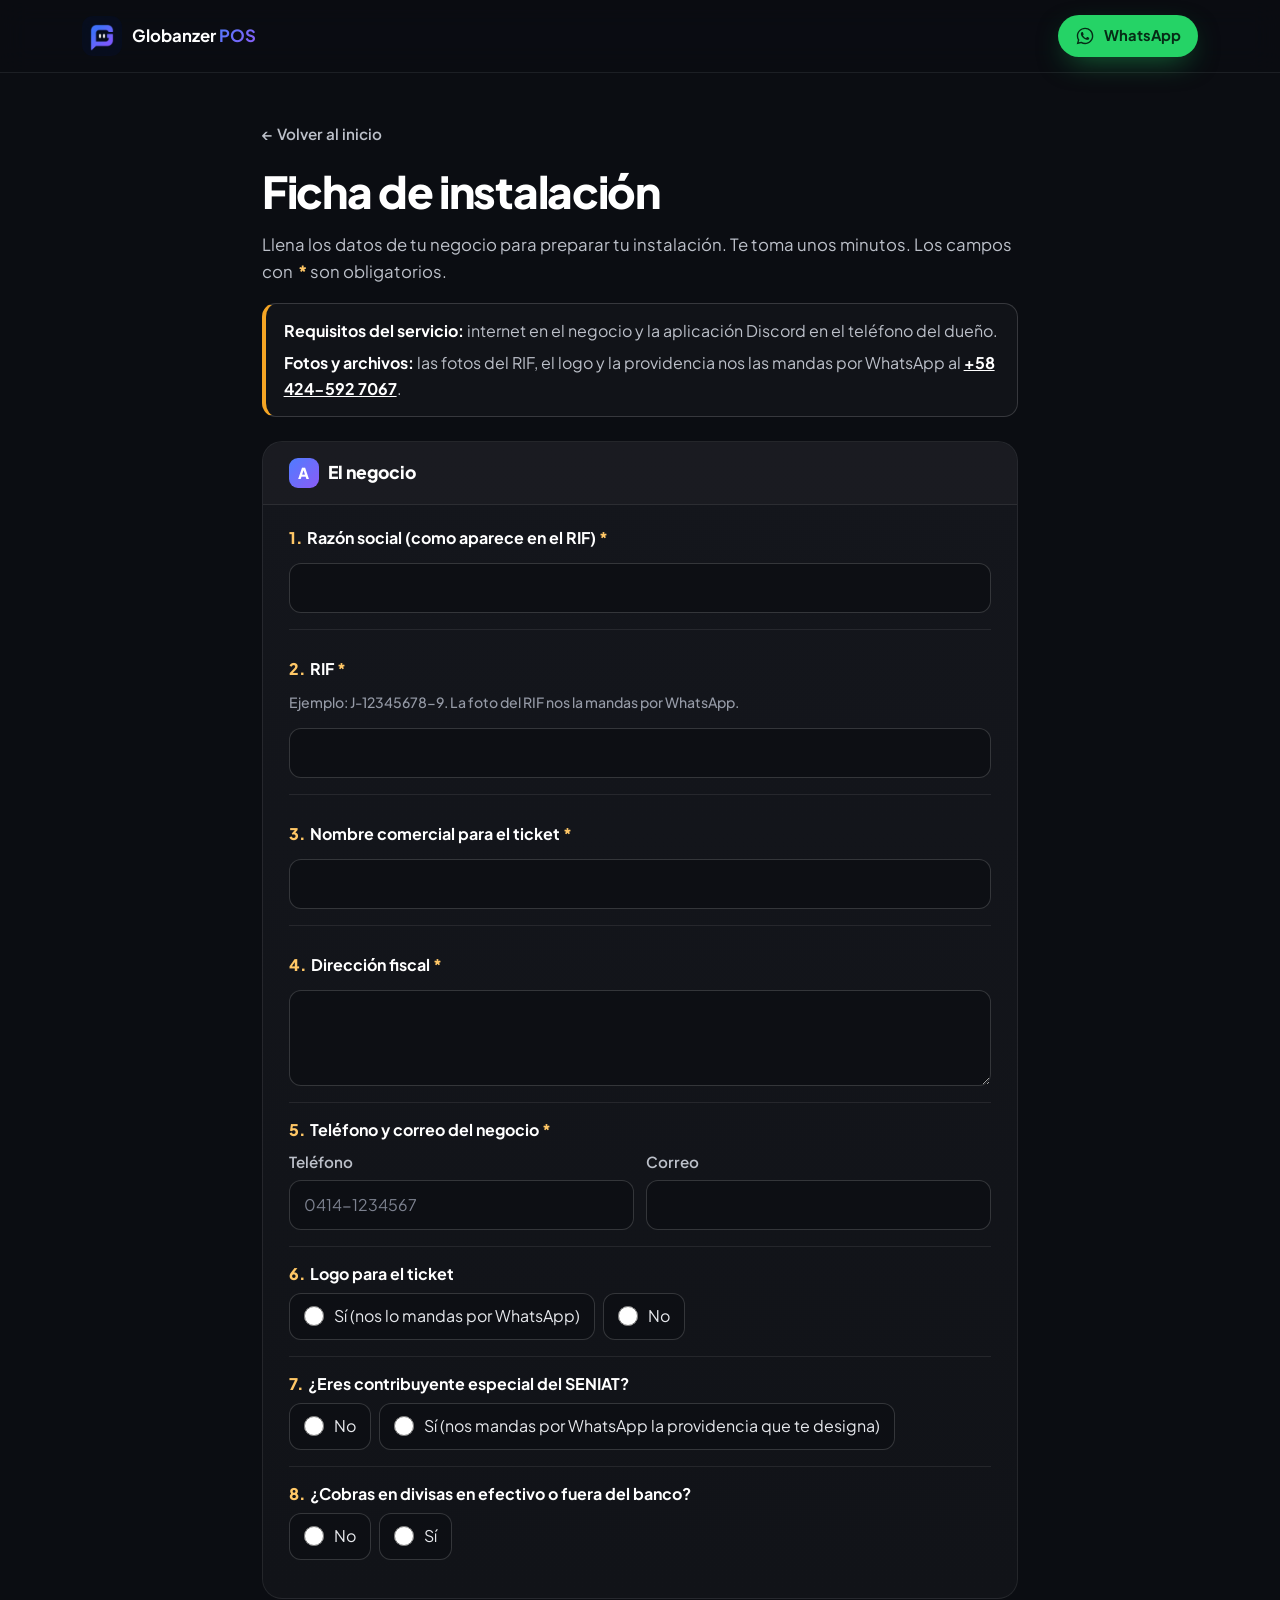
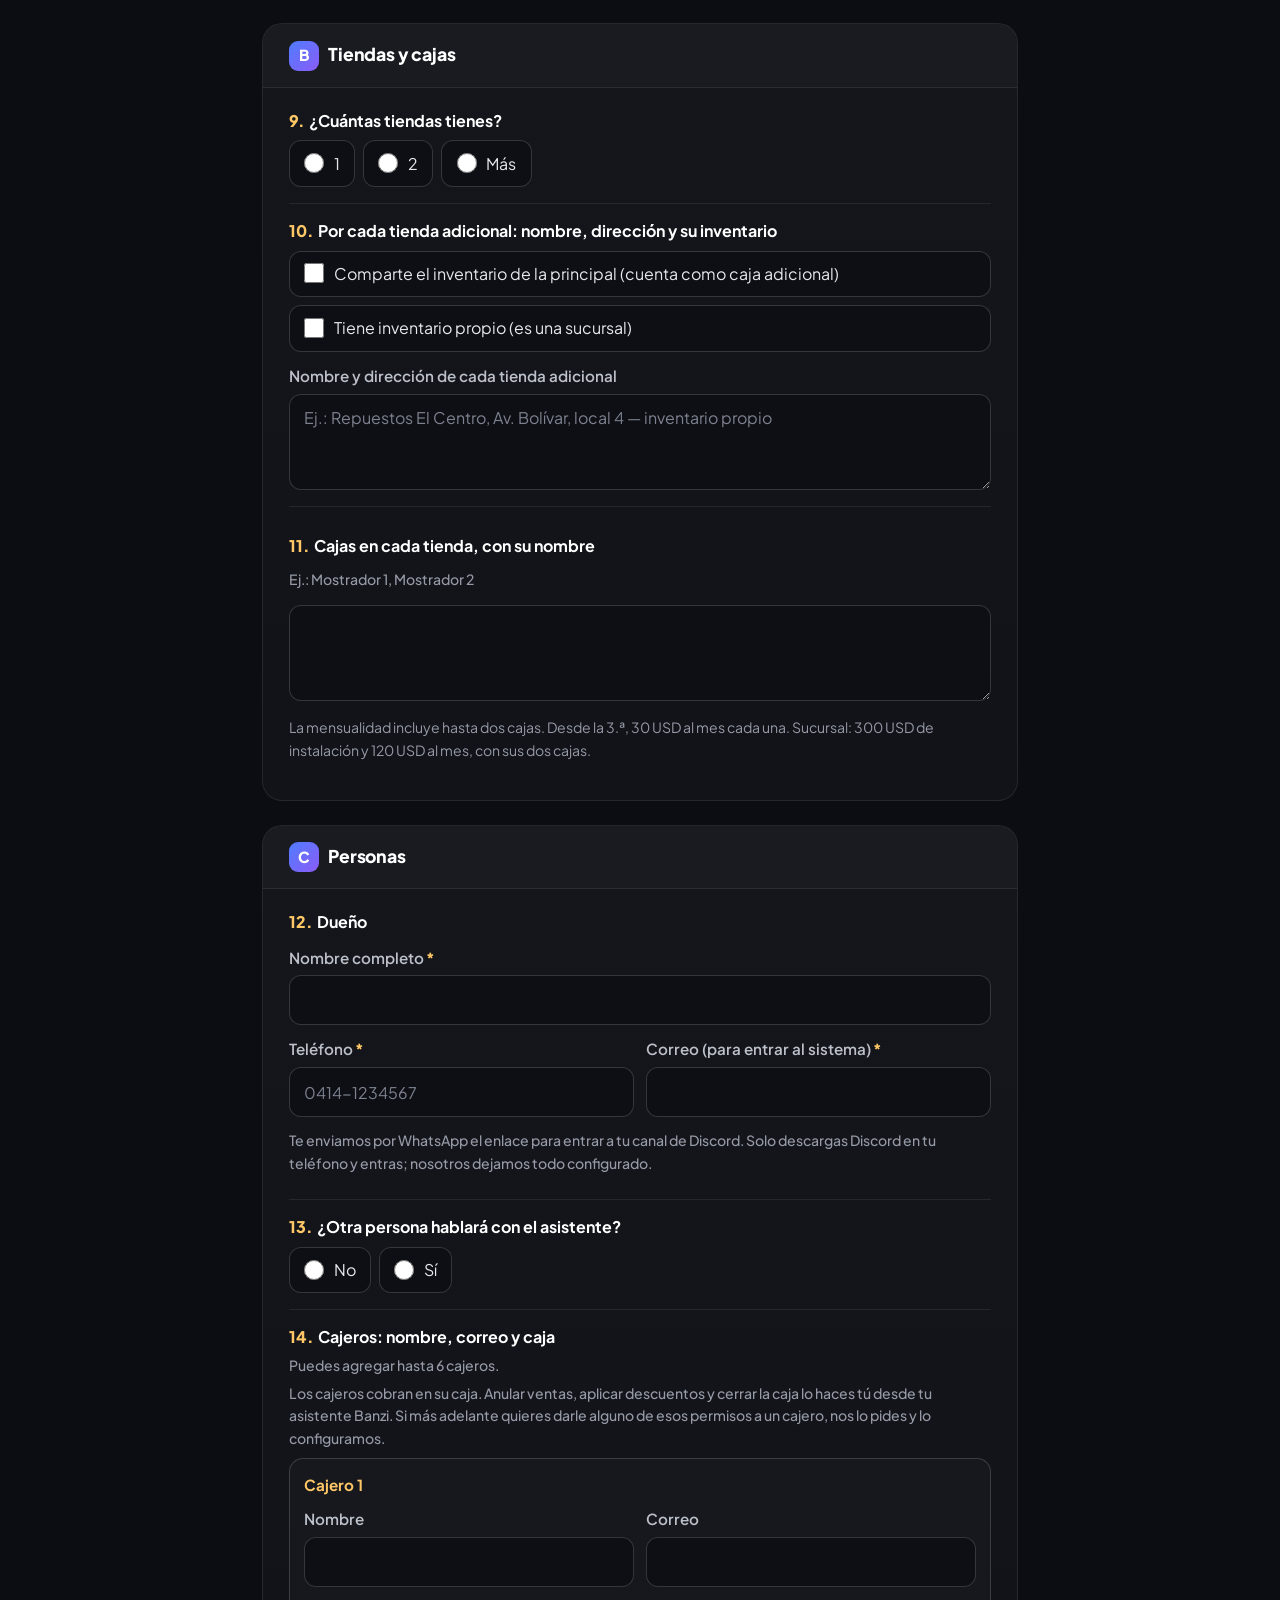
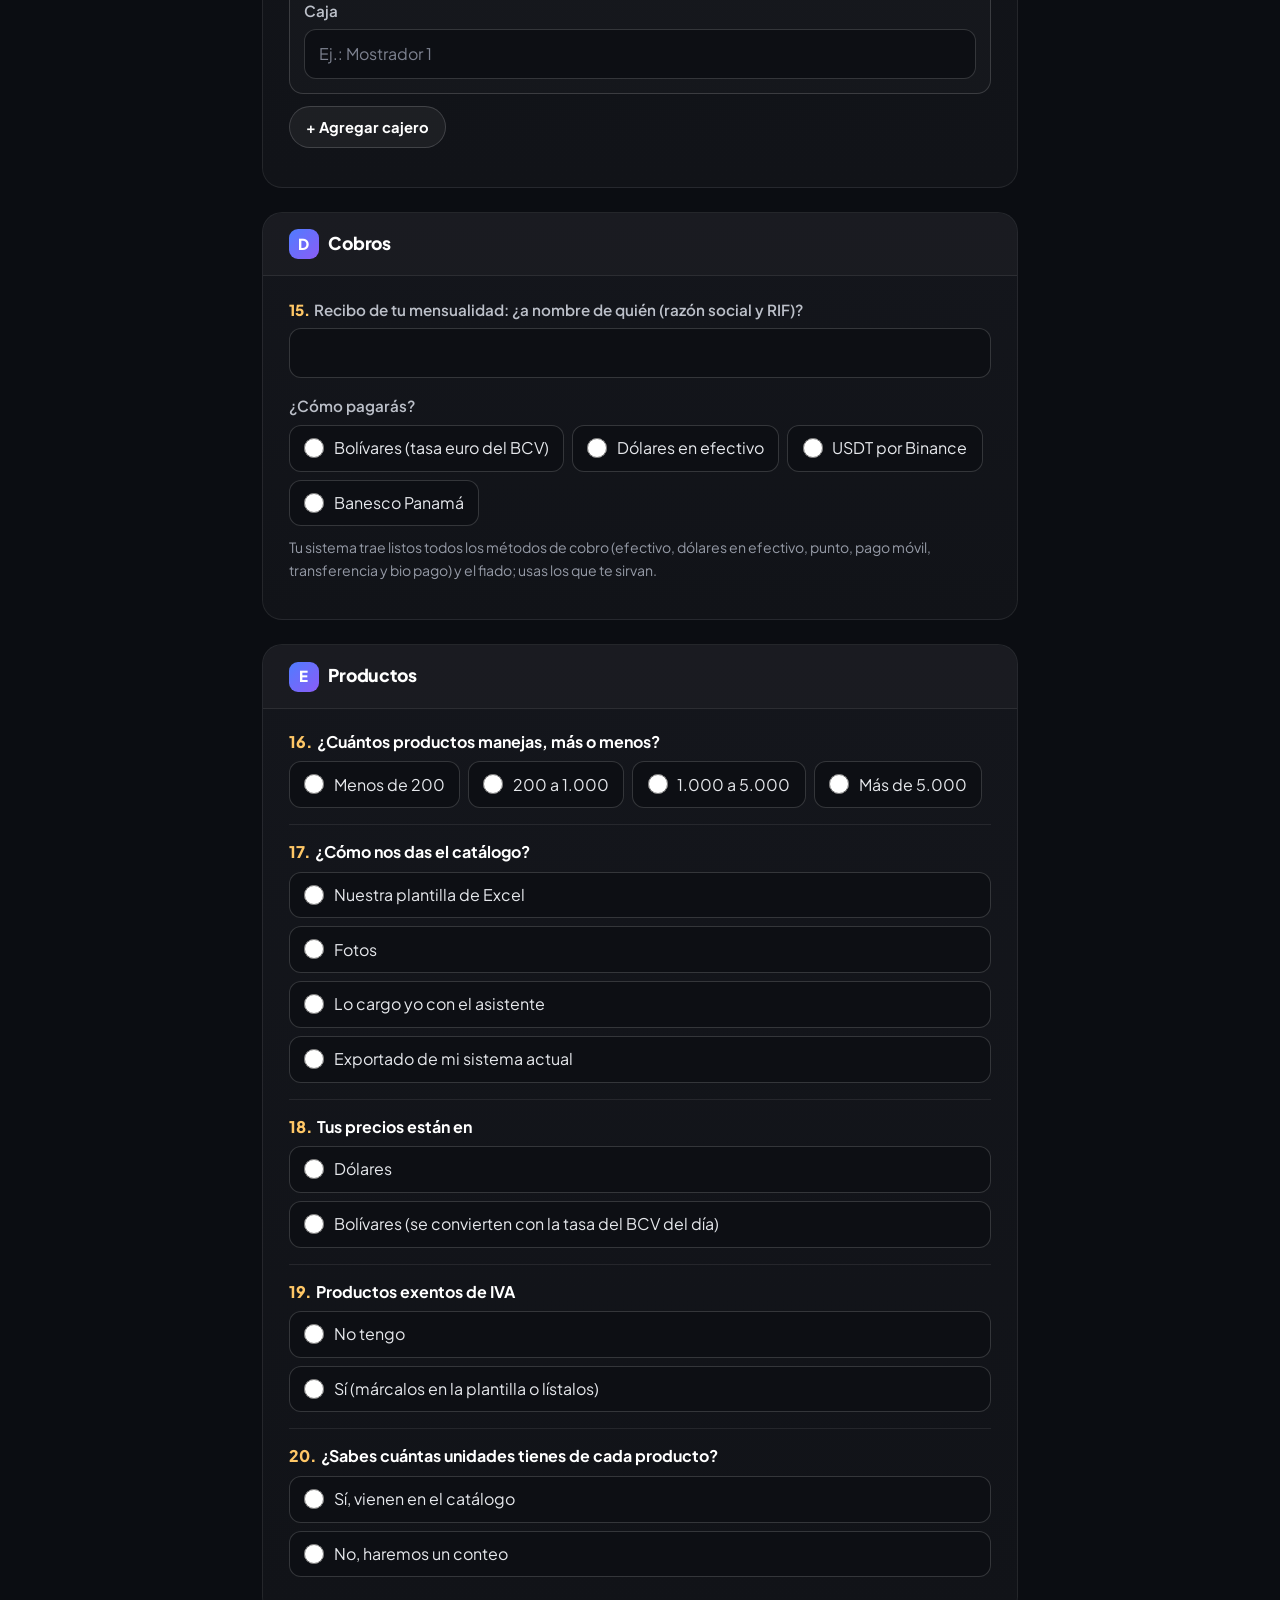
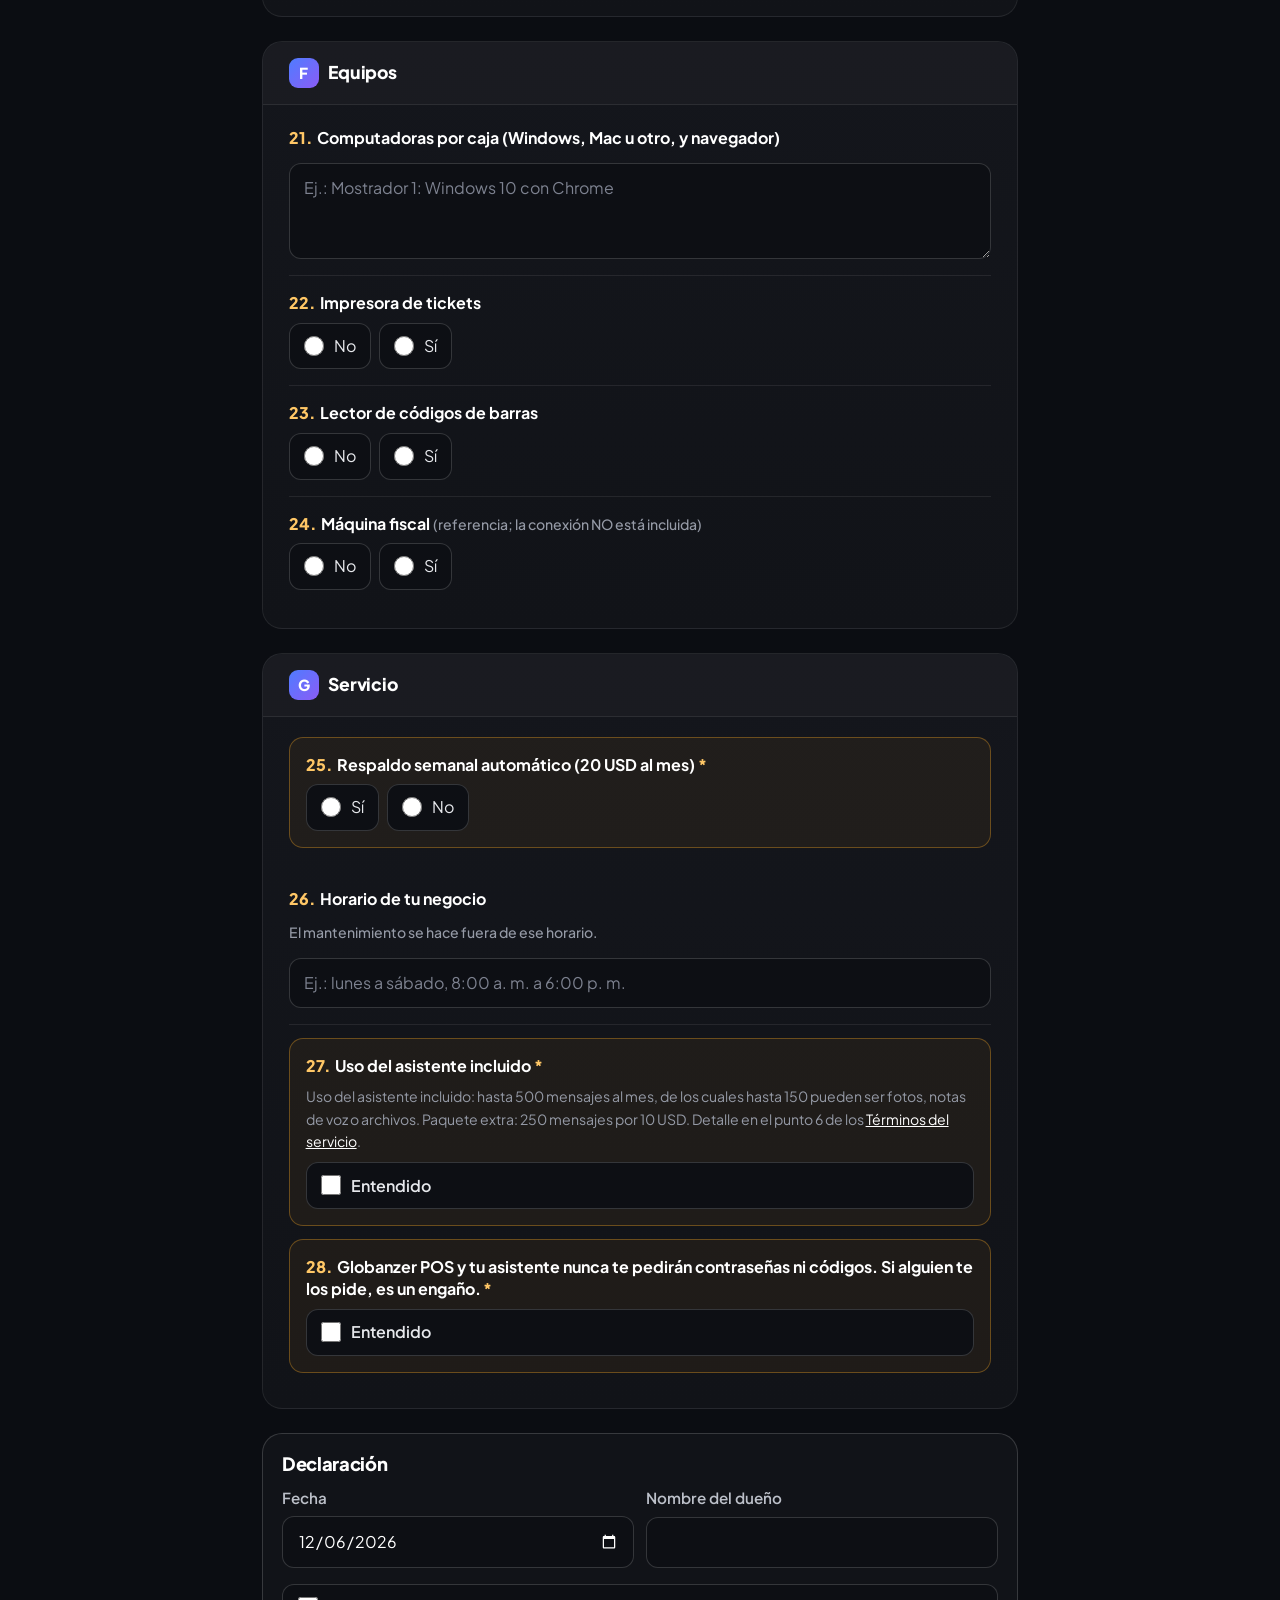
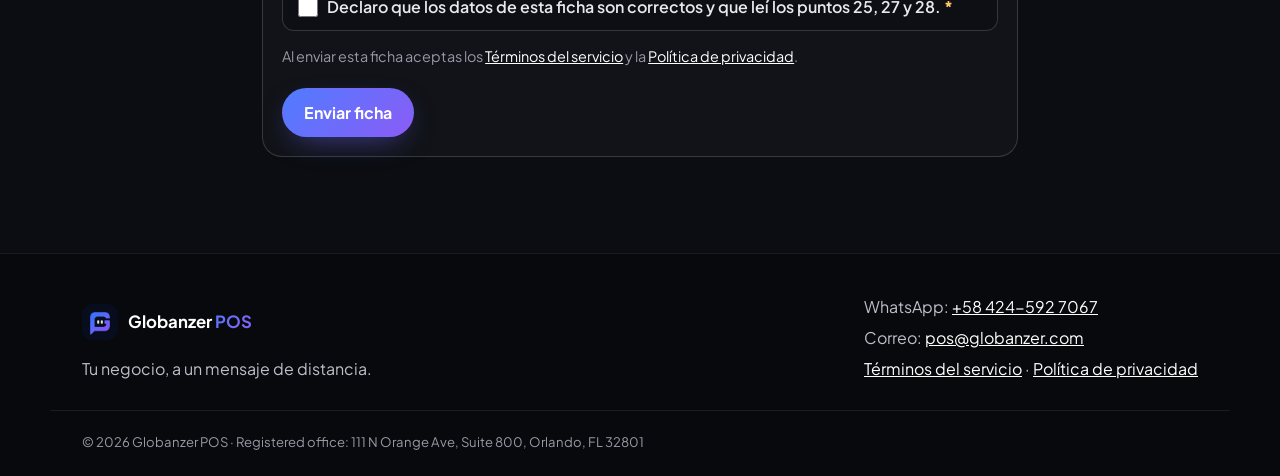
==== commit e888b3b0: "Ficha sin Discord ni permisos por cajero; jurisdiccion firme; textos de Discord corregidos Co-Author" ====
--- a/formulario.html
+++ b/formulario.html
@@ -181,11 +181,7 @@
                   <span class="err" id="dueno_correo-err"></span>
                 </div>
               </div>
-              <div class="field">
-                <label for="dueno_discord">Usuario de Discord<span class="req-mark" aria-hidden="true">*</span></label>
-                <input class="input" id="dueno_discord" name="dueno_discord" type="text" autocapitalize="off" autocorrect="off" spellcheck="false" maxlength="40" required aria-describedby="dueno_discord-err">
-                <span class="err" id="dueno_discord-err"></span>
-              </div>
+              <p class="hint" style="margin-top:.75rem">Te enviamos por WhatsApp el enlace para entrar a tu canal de Discord. Solo descargas Discord en tu teléfono y entras; nosotros dejamos todo configurado.</p>
             </div>
             <fieldset class="q">
               <legend><span class="qn">13.</span>¿Otra persona hablará con el asistente?</legend>
@@ -197,10 +193,6 @@
                 <div class="field">
                   <label for="otra_nombre_telefono">Nombre y teléfono</label>
                   <input class="input" id="otra_nombre_telefono" name="otra_nombre_telefono" type="text" maxlength="160">
-                </div>
-                <div class="field">
-                  <label for="otra_discord">Usuario de Discord</label>
-                  <input class="input" id="otra_discord" name="otra_discord" type="text" autocapitalize="off" autocorrect="off" spellcheck="false" maxlength="40">
                 </div>
                 <fieldset class="field" style="border:0;padding:0;margin-inline:0">
                   <legend style="font-weight:600;color:var(--muted);font-size:.95rem;margin-bottom:.4rem;padding:0">Nivel</legend>
@@ -212,8 +204,9 @@
               </div>
             </fieldset>
             <div class="q">
-              <span class="q-label" id="q14"><span class="qn">14.</span>Cajeros: nombre, correo, caja y qué puede hacer</span>
+              <span class="q-label" id="q14"><span class="qn">14.</span>Cajeros: nombre, correo y caja</span>
               <span class="hint">Puedes agregar hasta 6 cajeros.</span>
+              <p class="hint">Los cajeros cobran en su caja. Anular ventas, aplicar descuentos y cerrar la caja lo haces tú desde tu asistente Banzi. Si más adelante quieres darle alguno de esos permisos a un cajero, nos lo pides y lo configuramos.</p>
               <div class="cashiers" id="cashiers"></div>
               <button type="button" class="btn btn-ghost btn-sm add-btn" id="add-cashier">+ Agregar cajero</button>
               <template id="cashier-tpl">
@@ -234,12 +227,6 @@
                     <label data-for="caja">Caja</label>
                     <input class="input" data-k="caja" type="text" maxlength="60" placeholder="Ej.: Mostrador 1" autocomplete="off">
                   </div>
-                  <p class="perm-title">Puede:</p>
-                  <div class="opts">
-                    <label class="opt"><input type="checkbox" data-k="anular">Anular ventas</label>
-                    <label class="opt"><input type="checkbox" data-k="descuentos">Dar descuentos en caja</label>
-                    <label class="opt"><input type="checkbox" data-k="cerrar">Cerrar la caja</label>
-                  </div>
                   <button type="button" class="link-btn" data-remove>Quitar este cajero</button>
                 </fieldset>
               </template>
@@ -431,7 +418,7 @@
           </div>
           <p class="legal-accept">Al enviar esta ficha aceptas los <a href="terminos.html" target="_blank" rel="noopener">Términos del servicio</a> y la <a href="privacidad.html" target="_blank" rel="noopener">Política de privacidad</a>.</p>
 
-          <div class="turnstile-box" id="turnstile" data-sitekey="__TURNSTILE_SITE_KEY__"></div>
+          <div class="turnstile-box" id="turnstile" data-sitekey="0x4AAAAAAFN0MWmY1X8nRcqa"></div>
           <span class="err" id="turnstile-err"></span>
 
           <div class="submit-row">
--- a/assets/css/styles.css
+++ b/assets/css/styles.css
@@ -570,7 +570,6 @@
 }
 .cashier-head { display: flex; justify-content: space-between; align-items: center; gap: .5rem; margin-bottom: .6rem; }
 .cashier-head b { color: var(--warm-2); font-size: .95rem; }
-.cashier .perm-title { font-weight: 600; color: var(--muted); font-size: .95rem; margin: .75rem 0 .4rem; }
 .link-btn {
   background: none; border: 0; padding: .4rem .2rem; font: inherit; font-weight: 600; font-size: .9rem;
   color: var(--muted); text-decoration: underline; text-underline-offset: 3px; cursor: pointer; min-height: 36px;
@@ -729,3 +728,10 @@
 @media (min-width: 560px) { .form-alert .btn { width: auto; } }
 .q.field > label { color: #fff; font-weight: 700; font-size: 1rem; }
 .q > label.opt { display: flex; margin-bottom: 0; color: #e6e8ec; font-weight: 600; }
+
+/* Libertad (dueño de vacaciones) */
+.freedom .photo-bg img { object-position: 35% 40%; }
+@media (min-width: 900px) { .freedom .photo-bg img { object-position: 25% 50%; } }
+/* Portada: tienda mediana (dueño a la derecha) */
+.hero .photo-bg img { object-position: 68% 35%; }
+@media (min-width: 900px) { .hero .photo-bg img { object-position: 60% 40%; } }
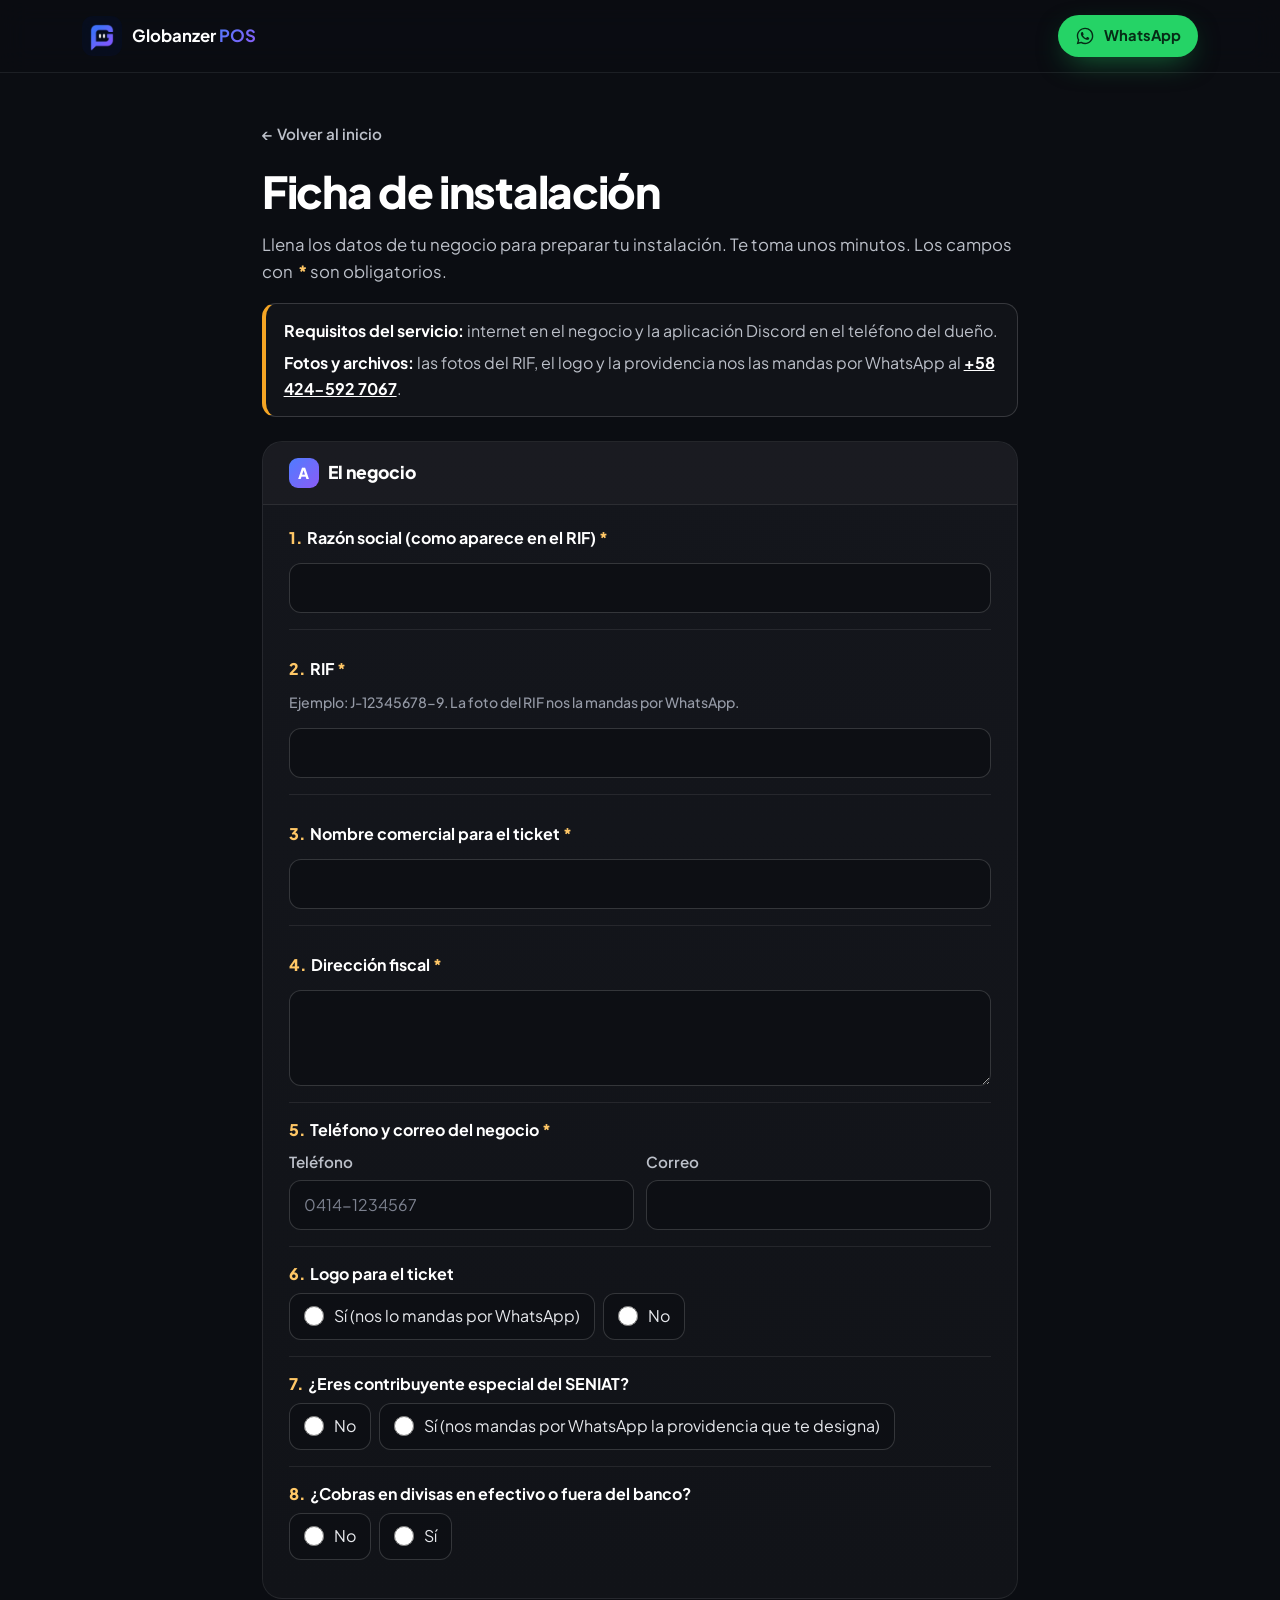
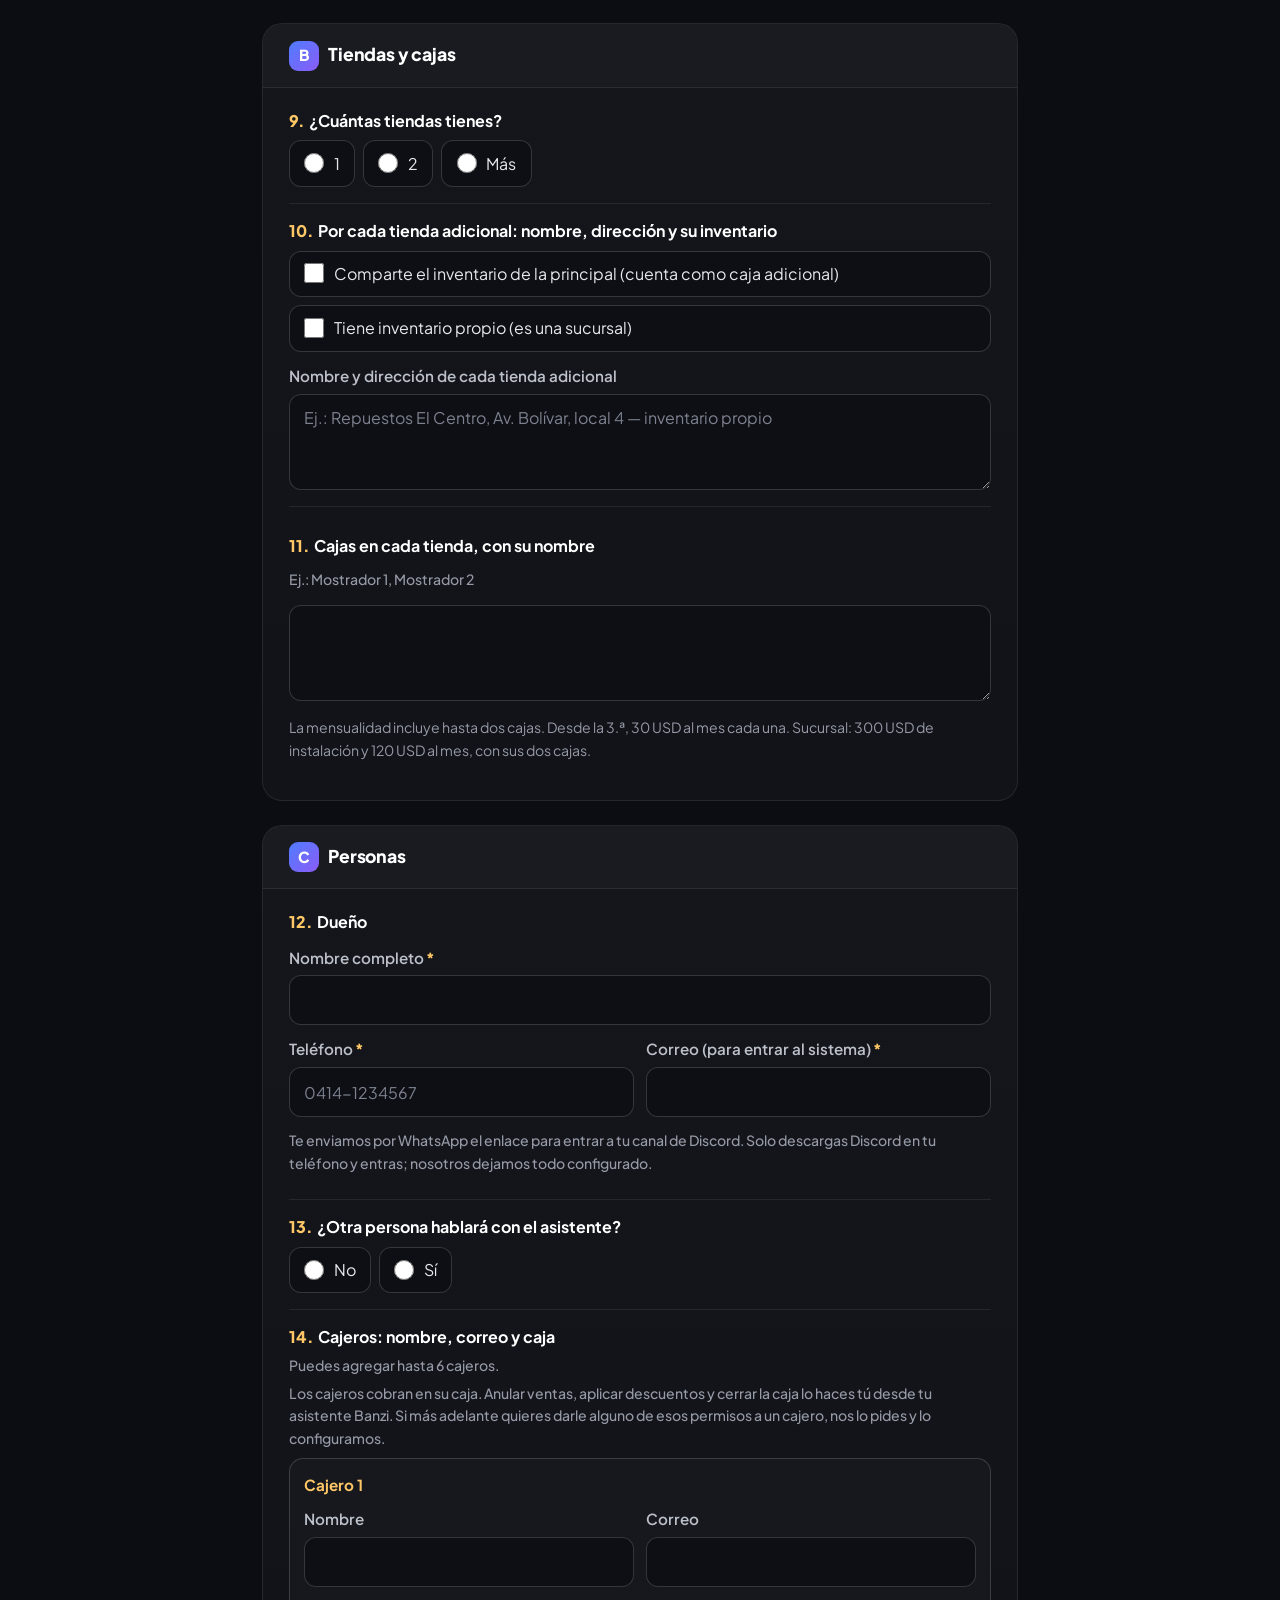
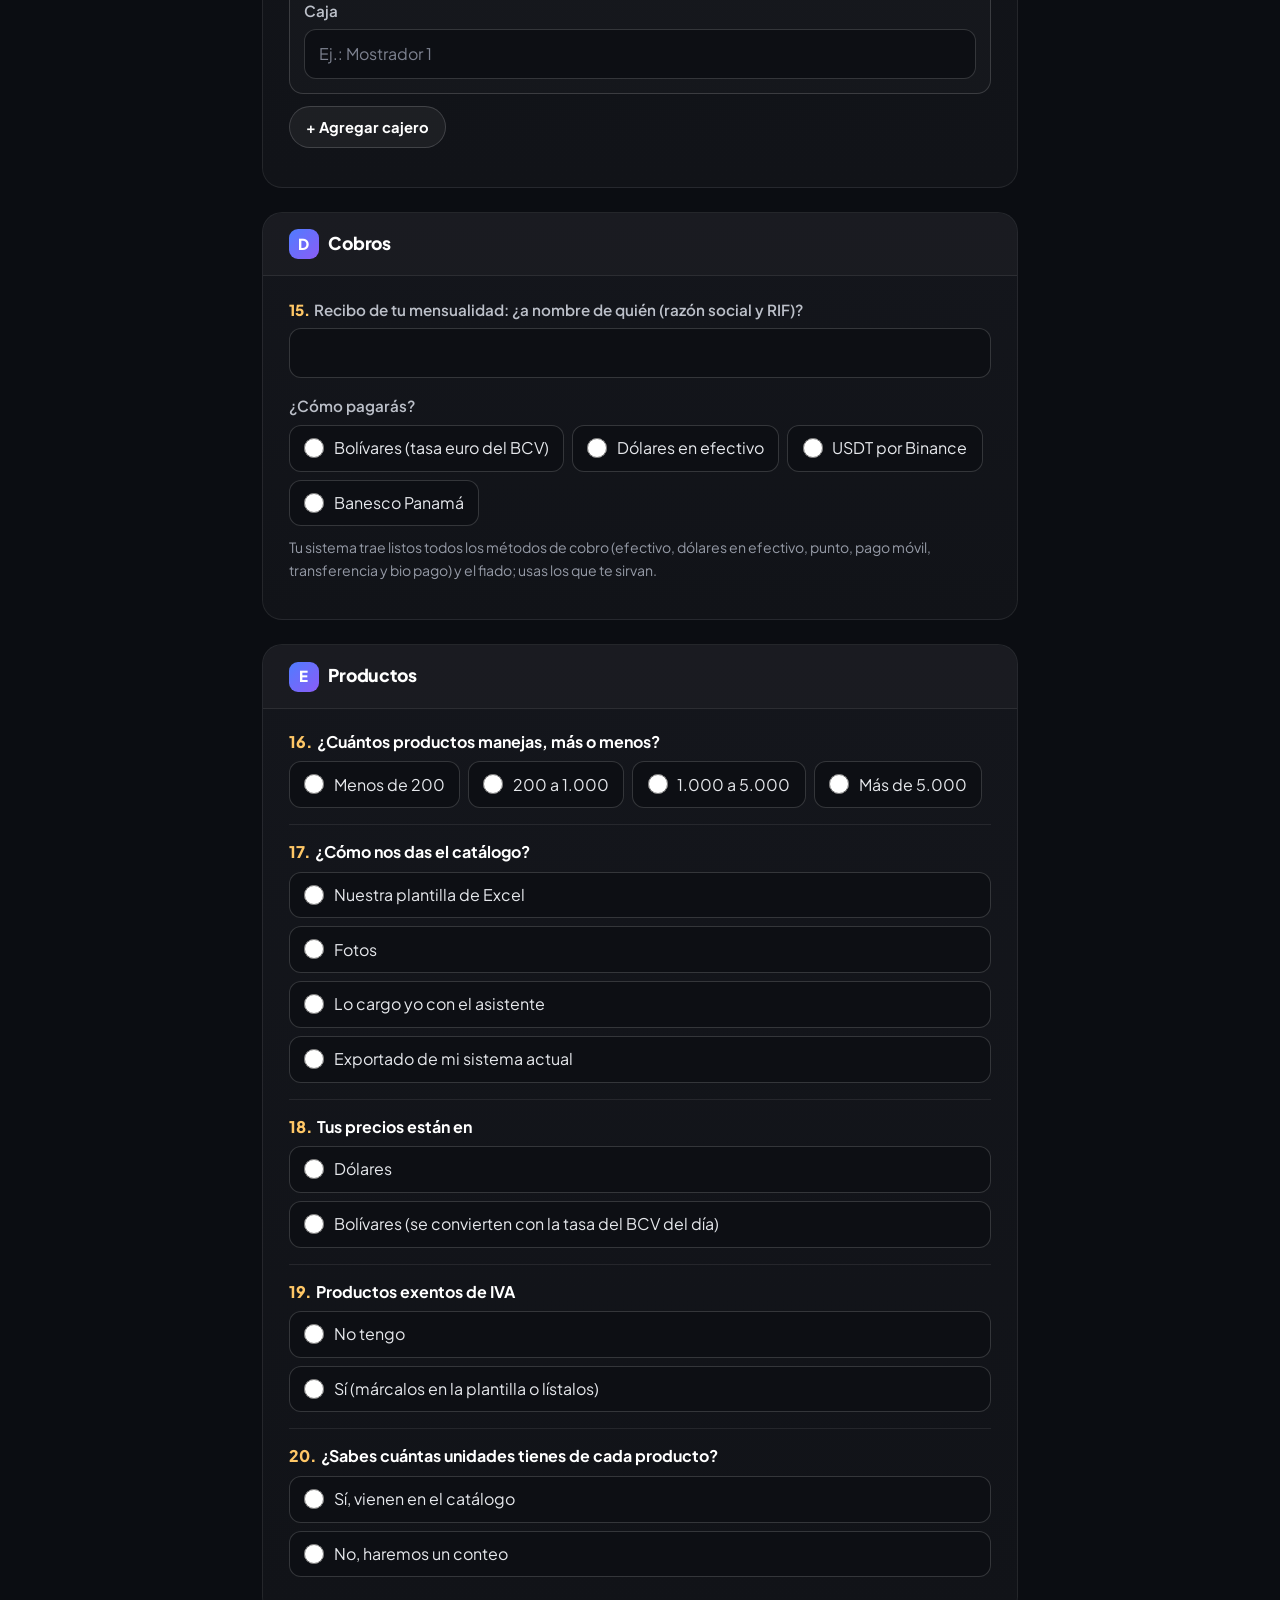
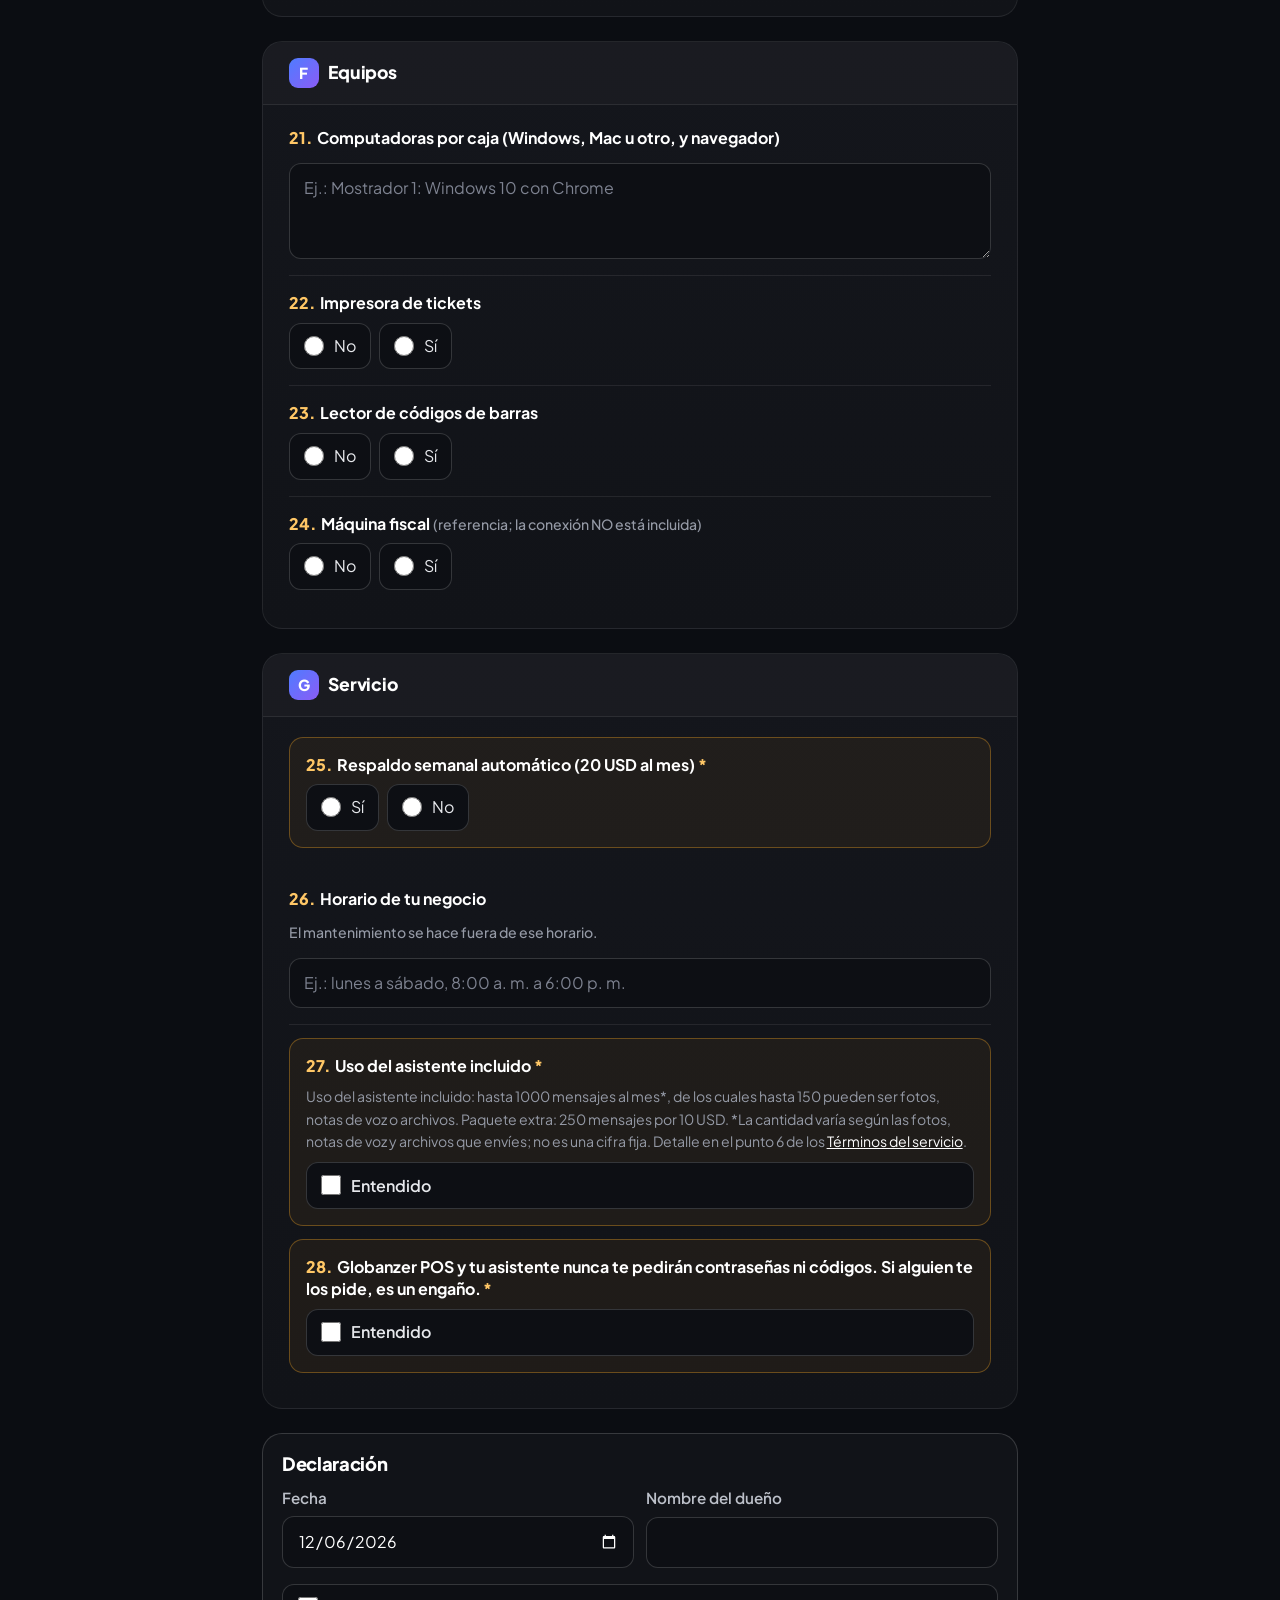
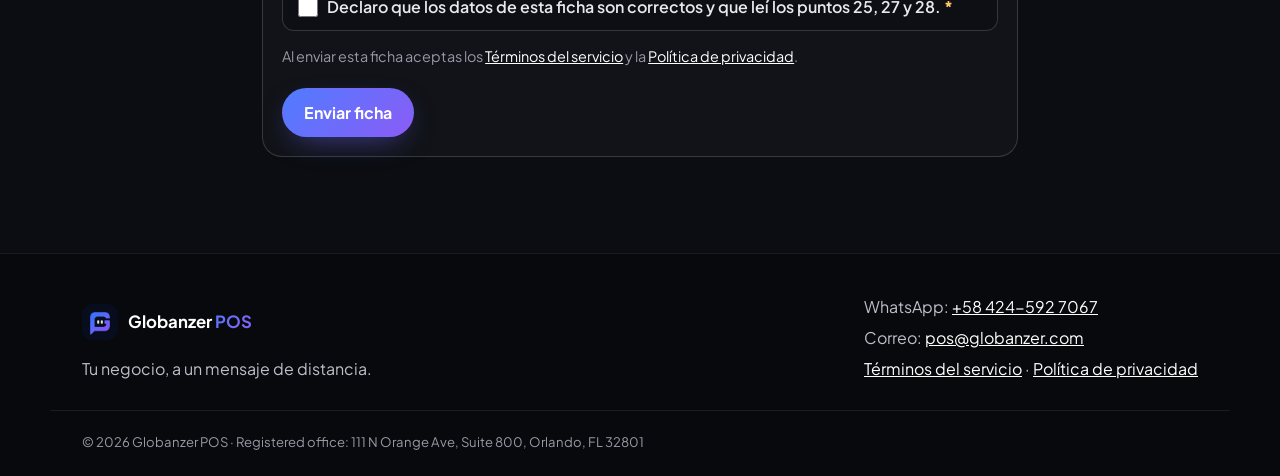
==== commit d6e6da1a: "Tope de 1000 mensajes con asterisco (la cantidad varia segun fotos, voz y archivos) Co-Authored-By: " ====
--- a/formulario.html
+++ b/formulario.html
@@ -387,7 +387,7 @@
             </div>
             <fieldset class="q notice">
               <legend><span class="qn">27.</span>Uso del asistente incluido<span class="req-mark" aria-hidden="true">*</span></legend>
-              <p class="q-note" style="margin:0 0 .6rem" id="uso-note">Uso del asistente incluido: hasta 500 mensajes al mes, de los cuales hasta 150 pueden ser fotos, notas de voz o archivos. Paquete extra: 250 mensajes por 10 USD. Detalle en el punto 6 de los <a href="terminos.html#t6" target="_blank" rel="noopener" style="color:#fff">Términos del servicio</a>.</p>
+              <p class="q-note" style="margin:0 0 .6rem" id="uso-note">Uso del asistente incluido: hasta 1000 mensajes al mes*, de los cuales hasta 150 pueden ser fotos, notas de voz o archivos. Paquete extra: 250 mensajes por 10 USD. *La cantidad varía según las fotos, notas de voz y archivos que envíes; no es una cifra fija. Detalle en el punto 6 de los <a href="terminos.html#t6" target="_blank" rel="noopener" style="color:#fff">Términos del servicio</a>.</p>
               <label class="opt ack"><input type="checkbox" id="uso_asistente" name="uso_asistente" value="Entendido" aria-describedby="uso-note uso_asistente-err"><span>Entendido</span></label>
               <span class="err" id="uso_asistente-err"></span>
             </fieldset>
